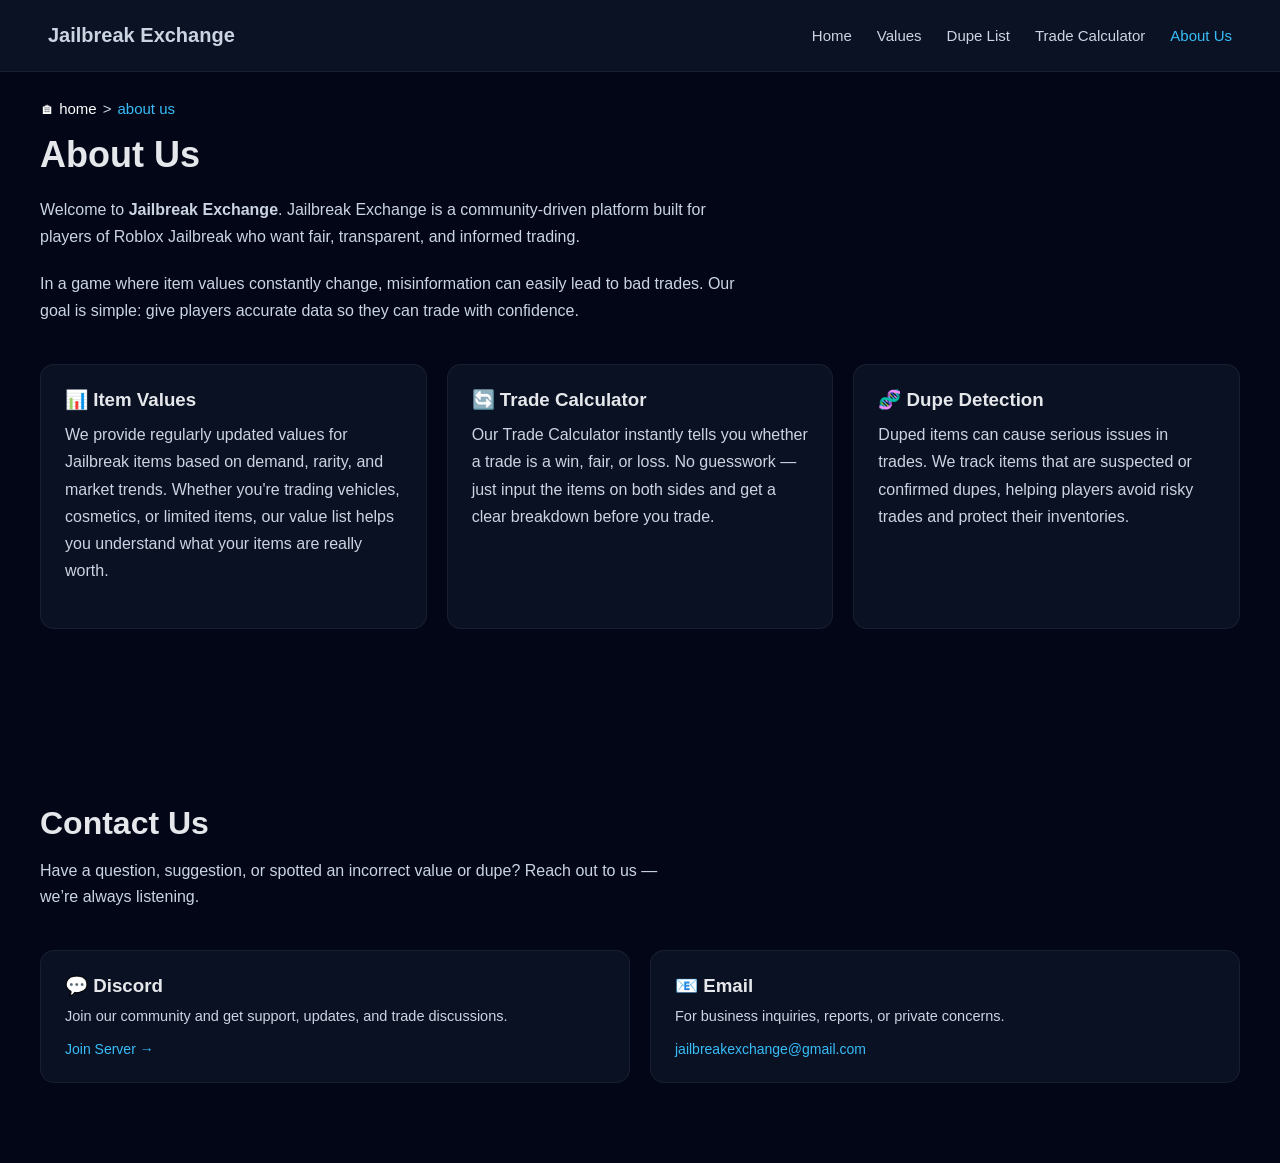
==== AboutUs.html @ 18bf56eb "Initial commit: Jailbreak Exchange site Add complete static site for Jailbreak Exchange including ho" ====
<!DOCTYPE html>
<html lang="en">
<head>
    <meta charset="UTF-8" />
    <meta name="viewport" content="width=device-width, initial-scale=1.0"/>
    <title>About Us</title>
    <link rel="stylesheet" href="style.css">
</head>
<body>

    <nav class="navbar">
        <div class="logo"><a href="index.html">Jailbreak Exchange</a></div>
        <ul class="nav-links">
        <li><a href="index.html">Home</a></li>
        <li><a href="ValueList.html">Values</a></li>
        <li><a href="DupeList.html">Dupe List</a></li>
        <li><a href="Calculator.html">Trade Calculator</a></li>
        <li><a href="AboutUs.html" class="active">About Us</a></li>
        </ul>
    </nav>

    <section class="about">
        <div class="linkHome">
            <p><a href="index.html">🏠︎ home</a></p>
            <p class="au">about us</p>
        </div>
        <h1>About Us</h1>
        <p>
        Welcome to <strong>Jailbreak Exchange</strong>.  
        Jailbreak Exchange is a community-driven platform built for players of Roblox Jailbreak who want fair, transparent, and informed trading.
        </p>

        <p>
        In a game where item values constantly change, misinformation can easily lead to bad trades. Our goal is simple: give players accurate data so they can trade with confidence.
        </p>

        <div class="about-cards">
        <div class="card">
            <h3>📊 Item Values</h3>
            <p>We provide regularly updated values for Jailbreak items based on demand, rarity, and market trends. Whether you're trading vehicles, cosmetics, or limited items, our value list helps you understand what your items are really worth.</p>
        </div>

        <div class="card">
            <h3>🔄 Trade Calculator</h3>
            <p>Our Trade Calculator instantly tells you whether a trade is a win, fair, or loss. No guesswork — just input the items on both sides and get a clear breakdown before you trade.</p>
        </div>

        <div class="card">
            <h3>🧬 Dupe Detection</h3>
            <p>Duped items can cause serious issues in trades. We track items that are suspected or confirmed dupes, helping players avoid risky trades and protect their inventories.</p>
        </div>
        </div>
    </section>
<!-- Contact Us Section -->
    <section class="contact">
        <h2>Contact Us</h2>
        <p>
            Have a question, suggestion, or spotted an incorrect value or dupe?
            Reach out to us — we’re always listening.
        </p>

        <div class="contact-cards">
            <a href="https://discord.gg/u7ucGJjtGU" target="_blank" class="contact-card">
            <h3>💬 Discord</h3>
            <p>Join our community and get support, updates, and trade discussions.</p>
            <span>Join Server →</span>
            </a>

            <a href="mailto:jailbreakexchange@gmail.com" class="contact-card">
            <h3>📧 Email</h3>
            <p>For business inquiries, reports, or private concerns.</p>
            <span>jailbreakexchange@gmail.com</span>
            </a>
        </div>
    </section>


</body>
</html>
---- style.css ----
/* =======================
   GLOBAL BASE
======================= */
body {
  padding-top: 0px; /* exactly navbar height */
  background-color: #020617;
}

* {
  margin: 0;
  padding: 0;
  box-sizing: border-box;
  font-family: Arial, sans-serif;
}

/* =======================
   NAVBAR
======================= */
.navbar {
  position: fixed;
  top: 0;
  width: 100%;
  height: 72px;
  background: rgba(15, 23, 42, 0.75);
  backdrop-filter: blur(10px);
  -webkit-backdrop-filter: blur(10px);
  display: flex;
  align-items: center;
  justify-content: space-between;
  padding: 0 48px;
  z-index: 1000;
  border-bottom: 1px solid rgba(255, 255, 255, 0.06);
}

.logo {
  color: #fff;
  font-size: 20px;
  font-weight: bold;
}

.logo a {
  color: #cbd5e1;
  text-decoration: none;
}

.logo a:hover {
  text-decoration: none;
}

.nav-links {
  list-style: none;
  display: flex;
  gap: 25px;
}

.nav-links a {
  color: #cbd5e1;
  text-decoration: none;
  font-size: 15px;
  transition: color 0.3s;
}

.nav-links a:hover {
  color: #38bdf8;
  text-decoration: none;
}

.nav-links a.active {
  color: #38bdf8;
}

/* =======================
GENERIC CONTENT
======================= */
.content {
  margin-top: 96px;
  height: 1vh;  
  padding: 96px;
  background: #020617;
  color: white;
}

/* =======================
  ABOUT PAGE
======================= */
.about {
  padding: 96px 40px;
  color: #e5e7eb;
  background: #020617;
}

.about .linkHome {
  display: flex;
  font-size: 15px;
  color: #94a3b8;
  margin-bottom: 12px;
}

.about .linkHome .au {
  color: #38bdf8;
}

.about .linkHome a {
  text-decoration: none;
  color: white;
}

.about h1 {
  font-size: 36px;
  margin-bottom: 20px;
}

.about p {
  max-width: 700px;
  line-height: 1.7;
  color: #cbd5e1;
  margin-bottom: 20px;
}

.about-cards {
  margin-top: 40px;
  display: grid;
  grid-template-columns: repeat(auto-fit, minmax(220px, 1fr));
  gap: 20px;
}

.card {
  background: rgba(15, 23, 42, 0.7);
  padding: 24px;
  border-radius: 14px;
  border: 1px solid rgba(255, 255, 255, 0.06);
}

.card h3 {
  margin-bottom: 10px;
}

/* =======================
   CONTACT PAGE
======================= */
.contact {
  padding: 80px 40px;
  background: #020617;
  color: #e5e7eb;
  min-height: 10vh;
}

.contact h2 {
  font-size: 32px;
  margin-bottom: 16px;
}

.contact p {
  max-width: 650px;
  color: #cbd5e1;
  line-height: 1.6;
}

.contact-cards {
  margin-top: 40px;
  display: grid;
  grid-template-columns: repeat(auto-fit, minmax(260px, 1fr));
  gap: 20px;
}

.contact-card {
  text-decoration: none;
  background: rgba(15, 23, 42, 0.7);
  border: 1px solid rgba(255, 255, 255, 0.06);
  backdrop-filter: blur(8px);
  padding: 24px;
  border-radius: 14px;
  color: #e5e7eb;
  transition: transform 0.25s ease, box-shadow 0.25s ease;
}

.contact-card:hover {
  transform: translateY(-4px);
  box-shadow: 0 10px 30px rgba(56, 189, 248, 0.15);
}

.contact-card h3 {
  margin-bottom: 8px;
}

.contact-card p {
  font-size: 14.5px;
  margin-bottom: 12px;
}

.contact-card span {
  color: #38bdf8;
  font-size: 14px;
}

/* =======================
   HOME HERO
======================= */
.hero {
  position: relative;
  height: 90vh;
  background: url("imgs/HomePage.png") center/cover no-repeat;
  display: flex;
  align-items: center;
  justify-content: center;
  color: white;
}

.hero-overlay {
  position: absolute;
  inset: 0;
  background: linear-gradient(
    to bottom,
    rgba(2, 6, 23, 0.6) 0%,
    rgba(2, 6, 23, 0.75) 50%,
    rgba(2, 6, 23, 1) 100%
  );
}

.hero-content {
  position: relative;
  z-index: 1;
  text-align: center;
  max-width: 800px;
  padding: 0 20px;
}

.hero-content h1 {
  font-size: 48px;
  font-weight: 700;
  margin-bottom: 16px;
}

.hero-content p {
  font-size: 18px;
  color: #cbd5e1;
  line-height: 1.6;
}

.hero-buttons {
  margin-top: 28px;
  display: flex;
  gap: 16px;
  justify-content: center;
  flex-wrap: wrap;
}

.btn {
  padding: 12px 22px;
  border-radius: 10px;
  font-size: 15px;
  text-decoration: none;
  transition: transform 0.2s ease, background 0.2s ease;
}

.btn.primary {
  background: #6366f1;
  color: white;
}

.btn.primary:hover {
  transform: translateY(-2px);
}

.btn.secondary {
  border: 1px solid rgba(255, 255, 255, 0.25);
  color: white;
}

/* =======================
   HOME CONTENT
======================= */
.home-content {
  padding: 80px 40px;
  background: #020617;
  color: #e5e7eb;
}

.home-content h2 {
  font-size: 32px;
  margin-bottom: 12px;
}

.home-content p {
  max-width: 600px;
  color: #cbd5e1;
}

.impact-cards {
  margin-top: 40px;
  display: grid;
  grid-template-columns: repeat(auto-fit, minmax(220px, 1fr));
  gap: 20px;
}

/* =======================
   DUPED PAGE
======================= */
.main {
  background: #020617;
  color: #e2e8f0;
  padding: 40px 0;
}

.main .linkHome {
  display: flex;
  font-size: 15px;
  color: #94a3b8;
  margin-bottom: 12px;
  text-decoration: none;
}

.main .linkHome a {
  text-decoration: none;
  color: white;
}

.main .linkHome .dl {
  color: #38bdf8;
}

#name {
  font-size: 36px;
  color: #e2e8f0;
  padding: 12px 20px;
  background: #0f172a;
  border: 1px solid #1e293b;
  border-radius: 12px;
  display: inline-block;
  box-shadow: 0 5px 20px rgba(0, 0, 0, 0.35);
}

#duped {
  padding: 10px 20px;
  color: #38bdf8;
  font-weight: 600;
}

#p-duped {
  padding: 0 40px;
  color: #94a3b8;
  line-height: 1.6;
}

#search-box {
  padding: 20px 40px;
}

#searchInput {
  width: 100%;
  height: 42px;
  padding: 0 16px;
  background: #020617;
  color: #e2e8f0;
  border: 1px solid #1e293b;
  border-radius: 10px;
  font-size: 16px;
  transition: all 0.25s ease;
}

#searchInput::placeholder {
  color: #64748b;
}

#searchInput:focus {
  outline: none;
  border-color: #38bdf8;
  box-shadow: 0 0 10px rgba(56, 189, 248, 0.25);
}

/* =======================
   VALUE LIST
======================= */
.linkHome p {
  margin: 0;
}

.linkHome p:not(:last-child)::after {
  content: ">";
  margin: 0 6px;
}

.value .linkHome {
  display: flex;
  font-size: 15px;
  color: #94a3b8;
  margin-bottom: 12px;
}

.value .linkHome a {
  text-decoration: none;
  color: white;
}

.value .linkHome .vl {
  color: #38bdf8;
}

.value {
  padding-top: 50px;
  background-color: #020617;
}

.sections {
  display: grid;
  grid-template-columns: repeat(3, 1fr);
  gap: 16px;
  margin-top: 20px;
}

.value .title {
  padding: 8px 12px;
  background-color: #0f172a;
  color: #e2e8f0;
  border-radius: 6px;
  display: inline-block;
  font-weight: bold;
  width: 50%;
  border: 1px solid #1e293b;
}

/* =======================
   VALUE ITEMS GRID
======================= */
.item {
  padding: 16px;
  text-align: center;
  border-radius: 12px;
  background: #020617;
  color: #cbd5e1;
  cursor: pointer;
  transition: all 0.3s ease;
  border: 1px solid #1e293b;
}

.item:hover {
  transform: translateY(-4px);
  border-color: #38bdf8;
  color: #38bdf8;
}

.item.car { color: #38bdf8; }
.item.weapon { color: #facc15; }
.item.spo { color: #f43f5e; }
.item.text { color: #34d399; }
.item.hyperchromes { color: #a78bfa; }
.item.rims { color: #60a5fa; }
.item.tire { color: #fb923c; }
.item.furniture { color: #4ade80; }
.item.horns { color: #e879f9; }
.item.drifts { color: #f97316; }

/* =======================
   VALUES PAGE
======================= */
.values-page {
  padding-top: 96px;
  background: #020617;
}

.values-header {
  text-align: center;
  padding: 80px 20px 40px;
}

.values-header h1 {
  color: #f8fafc;
  font-size: 36px;
  margin-bottom: 12px;
}

.values-header p {
  max-width: 600px;
  margin: auto;
  color: #cbd5e1;
  line-height: 1.6;
}

.values-container {
  max-width: 1300px;
  margin: auto;
  padding: 20px;
}

.values-grid {
  display: grid;
  grid-template-columns: repeat(auto-fill, minmax(260px, 1fr));
  gap: 24px;
}

.value-card {
  background: rgba(15, 23, 42, 0.85);
  border: 2px solid;
  border-radius: 18px;
  padding: 18px;
  transition: transform 0.25s ease, box-shadow 0.25s ease;
}

.value-card:hover {
  transform: translateY(-6px);
  box-shadow: 0 14px 40px rgba(0, 0, 0, 0.45);
}

.value-card img {
  width: 100%;
  height: 160px;
  object-fit: cover;
  border-radius: 10px;
  margin-bottom: 12px;
}

.value-card h3 {
  font-size: 18px;
  margin-bottom: 8px;
  color: #f8fafc;
}

.category-badge {
  display: inline-block;
  padding: 4px 10px;
  border-radius: 999px;
  font-size: 12px;
  background: rgba(233, 30, 99, 0.15);
  color: #f472b6;
  margin-bottom: 10px;
}

.value-row {
  display: flex;
  justify-content: space-between;
  background: rgba(2, 6, 23, 0.6);
  padding: 8px 12px;
  border-radius: 10px;
  margin-top: 8px;
  font-size: 14px;
}

.value-row span {
  color: #93c5fd;
}

.value-row strong {
  color: #93c5fd;
}

.last-updated {
  margin-top: 10px;
  font-size: 12px;
  color: #9ca3af;
}

.updated {
  margin-top: 12px;
  font-size: 12px;
  color: #94a3b8;
}

/* =======================
   FILTER BAR
======================= */
.filter-bar {
  display: flex;
  flex-wrap: wrap;
  gap: 10px;
  justify-content: center;
  margin: 0 auto 40px;
}

.category-filters {
  display: flex;
  flex-wrap: wrap;
  gap: 12px;
  justify-content: center;
  margin: 30px auto 10px;
}

.filter-btn {
  padding: 10px 18px;
  border-radius: 999px;
  background: rgba(15, 23, 42, 0.8);
  border: 1px solid rgba(255, 255, 255, 0.08);
  color: #cbd5e1;
  font-weight: 600;
  font-size: 13.5px;
  cursor: pointer;
  transition: transform 0.15s ease, background 0.2s ease, color 0.2s ease;
}

.filter-btn:hover {
  transform: translateY(-1px);
  background: rgba(56, 189, 248, 0.15);
  color: #fff;
}

.filter-btn.active {
  background: var(--cat, #3b82f6);
  color: #020617;
}

/* =======================
   CATEGORY COLORS
======================= */
.category-badge.vehicle {
  background: rgba(56, 189, 248, 0.15);
  color: #7dd3fc;
}

.category-badge.hyperchrome {
  background: rgba(236, 72, 153, 0.15);
  color: #f472b6;
}

.category-badge.furniture {
  background: rgba(251, 146, 60, 0.15);
  color: #fdba74;
}

.category-badge.rim {
  background: rgba(168, 85, 247, 0.15);
  color: #c084fc;
}

.category-badge.texture {
  background: rgba(34, 197, 94, 0.15);
  color: #86efac;
}

.category-badge.spoiler {
  background: rgba(250, 204, 21, 0.15);
  color: #fde047;
}

.category-badge.other {
  background: rgba(148, 163, 184, 0.15);
  color: #cbd5e1;
}

/* =======================
   PAGINATION
======================= */
.pagination {
  display: flex;
  justify-content: center;
  gap: 16px;
  margin: 40px 0;
}

.pagination button {
  background: #0f172a;
  border: 1px solid #334155;
  color: #e5e7eb;
  padding: 8px 14px;
  border-radius: 10px;
  cursor: pointer;
}

.pagination button:disabled {
  opacity: 0.4;
  cursor: not-allowed;
}

/* =======================
   SEARCH INPUT
======================= */

#searchInput {
  display: block;
  margin: 16px auto 28px;
  padding: 10px 14px;
  width: 40%;
  border-radius: 12px;

  background: rgba(15, 23, 42, 0.75);
  backdrop-filter: blur(8px);

  border: 1px solid rgba(255,255,255,0.08);
  color: #e5e7eb;
  font-size: 14px;

  outline: none;
  caret-color: #38bdf8;
}

#searchInput::placeholder {
  color: #94a3b8;
}

#searchInput:focus {
  border-color: #38bdf8;
  box-shadow: 0 0 0 2px rgba(56,189,248,0.2);
}

/* =======================
   TRADE CALCULATOR
======================= */

.calculator-page {
  padding-top: 96px;
  background: #020617;
}

.calc-actions {
  display: flex;
  justify-content: center;
  gap: 16px;
  margin: 20px 0 40px;
}

.calc-actions button {
  padding: 10px 18px;
  border-radius: 10px;
  border: 1px solid #334155;
  background: #0f172a;
  color: #e5e7eb;
  cursor: pointer;
}

.calc-actions .danger {
  background: #7f1d1d;
  border-color: #ef4444;
}

.trade-container {
  display: grid;
  grid-template-columns: 1fr 1fr;
  gap: 24px;
  max-width: 1200px;
  margin: auto;
  padding: 0 20px;
}

.trade-side {
  background: rgba(15, 23, 42, 0.85);
  border-radius: 18px;
  padding: 16px;
  min-height: 300px;
}

.trade-side.offering { border: 2px solid #22c55e; }
.trade-side.requesting { border: 2px solid #ef4444; }

.trade-items {
  display: grid;
  gap: 12px;
  margin-top: 12px;
}

.trade-item {
  background: #020617;
  border: 1px solid #1e293b;
  border-radius: 12px;
  padding: 10px;
}

.trade-item h4 {
  margin-bottom: 6px;
  font-size: 14px;
}

.trade-item .controls {
  display: flex;
  gap: 8px;
  margin-top: 6px;
}

.trade-item button {
  font-size: 12px;
  padding: 4px 8px;
  border-radius: 8px;
  border: none;
  cursor: pointer;
}

.trade-item .clean { background: #14532d; color: #bbf7d0; }
.trade-item .duped { background: #7f1d1d; color: #fecaca; }
.trade-item .remove { background: #1e293b; color: #e5e7eb; }

.trade-total {
  margin-top: 12px;
  font-size: 14px;
  color: #cbd5e1;
}

.trade-difference {
  text-align: center;
  margin: 30px 0;
  font-size: 18px;
  font-weight: 600;
}

/* =======================
   CALCULATOR ITEM BROWSER CARDS
======================= */

.calc-item-card {
  background: rgba(15, 23, 42, 0.85);
  border: 1px solid rgba(255,255,255,0.08);
  border-radius: 16px;
  padding: 16px;
  transition: transform 0.2s ease, box-shadow 0.2s ease;
}

.calc-item-card:hover {
  transform: translateY(-4px);
  box-shadow: 0 12px 30px rgba(0,0,0,0.4);
}

.calc-item-title {
  font-size: 16px;
  font-weight: 600;
  color: #f8fafc;
  margin-bottom: 6px;
}

.calc-category {
  display: inline-block;
  font-size: 11.5px;
  padding: 4px 10px;
  border-radius: 999px;
  margin-bottom: 10px;
  font-weight: 600;
}

.calc-values {
  display: grid;
  gap: 6px;
  margin-bottom: 10px;
}

.calc-row {
  display: flex;
  justify-content: space-between;
  font-size: 13.5px;
  color: #cbd5e1;
}

.calc-row strong {
  color: #e5e7eb;
  font-weight: 600;
}

.demand-pill {
  display: inline-block;
  font-size: 12px;
  padding: 4px 10px;
  border-radius: 999px;
  font-weight: 600;
}

.demand-high { background: rgba(34,197,94,0.2); color: #4ade80; }
.demand-decent { background: rgba(56,189,248,0.2); color: #7dd3fc; }
.demand-medium { background: rgba(250,204,21,0.2); color: #fde047; }
.demand-low { background: rgba(239,68,68,0.2); color: #fca5a5; }
.demand-verylow { background: rgba(127,29,29,0.3); color: #fecaca; }

.calc-actions-row {
  display: flex;
  gap: 8px;
  margin-top: 12px;
}

.calc-actions-row button {
  flex: 1;
  padding: 8px 10px;
  border-radius: 10px;
  border: none;
  font-size: 13px;
  font-weight: 600;
  cursor: pointer;
}

.calc-offer {
  background: #14532d;
  color: #bbf7d0;
}

.calc-request {
  background: #7f1d1d;
  color: #fecaca;
}

/* =======================
  SCROLLABLE ITEM BROWSER
======================= */

.item-browser {
  max-width: 1300px;
  margin: 0 auto;

  height: 720px;                 /* adjust if you want */
  overflow-y: auto;

  padding-right: 6px;            /* space for scrollbar */
}

/* smoother scrolling */
.item-browser {
  scroll-behavior: smooth;
}

/* custom scrollbar (optional but clean) */
.item-browser::-webkit-scrollbar {
  width: 8px;
}

.item-browser::-webkit-scrollbar-track {
  background: rgba(15, 23, 42, 0.6);
  border-radius: 10px;
}

.item-browser::-webkit-scrollbar-thumb {
  background: rgba(56, 189, 248, 0.35);
  border-radius: 10px;
}

.item-browser::-webkit-scrollbar-thumb:hover {
  background: rgba(56, 189, 248, 0.6);
}

.calculator-page {
  min-height: 100vh;
  overflow: hidden;
}

/* =======================
   CALCULATOR HEADER
======================= */

.calc-header {
  text-align: center;
  margin-bottom: 40px;
  padding: 0 20px;
}

.calc-header h1 {
  font-size: 36px;
  font-weight: 700;
  color: #f8fafc;
  margin-bottom: 10px;
}

.calc-header p {
  max-width: 720px;
  margin: auto;
  font-size: 16px;
  line-height: 1.6;
  color: #cbd5e1;
}

/* =======================
   TRADE BALANCE BAR
======================= */

.trade-balance-bar {
  max-width: 900px;
  margin: 0 auto 24px;
  padding: 0 20px;
}

.trade-balance-track {
  position: relative;
  height: 12px;
  border-radius: 999px;
  background: linear-gradient(90deg, #22c55e, #f59e0b, #ef4444, #7f1d1d);
  box-shadow: inset 0 0 0 1px rgba(255, 255, 255, 0.08);
}

.trade-balance-marker {
  position: absolute;
  top: 50%;
  left: var(--pos, 50%);
  width: 18px;
  height: 18px;
  border-radius: 999px;
  transform: translate(-50%, -50%);
  background: #7f1d1d;
  border: 2px solid rgba(2, 6, 23, 0.9);
  transition: left 0.25s ease, background 0.25s ease, box-shadow 0.25s ease;
}

/* =======================
   TRADE PANELS READABILITY
======================= */

.trade-side {
  background: linear-gradient(
    180deg,
    rgba(15, 23, 42, 0.95),
    rgba(2, 6, 23, 0.95)
  );
}

.trade-side h2 {
  font-size: 22px;
  font-weight: 700;
  color: #f1f5f9;
  margin-bottom: 10px;
}

.trade-total {
  margin-top: 14px;
  padding-top: 10px;
  border-top: 1px solid rgba(255,255,255,0.08);
  font-size: 15px;
  font-weight: 600;
  color: #e5e7eb;
}

/* =======================
   EMPTY STATE (VERY IMPORTANT)
======================= */



/* =======================
   DIFFERENCE VISIBILITY
======================= */

.trade-difference {
  margin: 30px 0 20px;
  font-size: 20px;
  font-weight: 700;
  color: #e5e7eb;
}
.calc-actions button {
  font-weight: 600;
  letter-spacing: 0.3px;
}

.calc-actions button:hover {
  transform: translateY(-1px);
}

/* =======================
   TRADE ITEM READABILITY FIX
======================= */

.trade-item {
  background: rgba(2, 6, 23, 0.9);
  border: 1px solid rgba(255,255,255,0.08);
  border-radius: 14px;
  padding: 12px;

  display: flex;
  flex-direction: column;
  gap: 6px;

  min-height: 105px;
}

/* Item name */
.trade-item h4 {
  color: #f8fafc;
  font-size: 15px;
  font-weight: 600;
  margin-bottom: 6px;
}

/* Item value number */
.trade-item > div:nth-child(2) {
  color: #7dd3fc;              /* readable cyan */
  font-size: 16px;
  font-weight: 700;
  margin-bottom: 8px;
}

/* REMOVE any highlight backgrounds if present */
.trade-item span,
.trade-item strong {
  background: none !important;
}
/* =======================
   TOTAL VALUE BAR
======================= */

.trade-total {
  background: rgba(15, 23, 42, 0.9);
  padding: 12px 14px;
  border-radius: 12px;
  margin-top: 14px;

  color: #e5e7eb;
  font-size: 15px;
  font-weight: 700;
}

.trade-side.offering .trade-total {
  border-left: 4px solid #22c55e;
}

.trade-side.requesting .trade-total {
  border-left: 4px solid #ef4444;
}

.trade-item .clean {
  background: #166534;
  color: #dcfce7;
}

.trade-item .duped {
  background: #7f1d1d;
  color: #fee2e2;
}

.trade-item button {
  font-weight: 600;
}

.trade-difference {
  color: #f8fafc;
  font-size: 20px;
  font-weight: 800;
}

/* =======================
   TRADE ITEMS GRID LAYOUT
======================= */

.trade-items {
  display: grid;
  grid-template-columns: repeat(4, 1fr); /* 4 boxes per row */
  gap: 14px;

  max-height: 330px;   /* ~3 rows */
  overflow-y: auto;

  padding-right: 6px;
}

/* Scrollbar for trade panels */
.trade-items::-webkit-scrollbar {
  width: 6px;
}

.trade-items::-webkit-scrollbar-thumb {
  background: rgba(148,163,184,0.35);
  border-radius: 10px;
}

/* =======================
   TRADE ITEM BOX STYLE
======================= */

/* =======================
   TRADE ITEMS – VERTICAL ONLY
======================= */

.trade-items {
  display: grid;
  grid-template-columns: repeat(3, minmax(0, 1fr)); /* 4 boxes per row */
  gap: 14px;

  max-height: 320px;          /* ~2–3 rows */
  overflow-y: auto;           /* vertical scroll */
  overflow-x: hidden;         /* 🚫 no horizontal scroll */

  padding-right: 6px;
}

/* Item name */
.trade-item h4 {
  font-size: 14px;
  font-weight: 600;
  color: #f8fafc;
  margin-bottom: 4px;
  line-height: 1.25;
}

/* Item value */
.trade-item .item-value {
  color: #7dd3fc;
  font-size: 15px;
  font-weight: 700;
  margin-bottom: 8px;
}

/* Buttons row */
.trade-item .controls {
  display: flex;
  gap: 6px;
  margin-top: auto;
}

.trade-item .controls button {
  flex: 1;
  padding: 4px 6px;
  font-size: 11.5px;
  border-radius: 8px;
}
.trade-total {
  position: sticky;
  bottom: 0;
  z-index: 5;
}

.trade-item h4 {
  flex: 1;
  font-size: 14.5px;
  font-weight: 600;
  color: #f8fafc;
  margin: 0;
}

.trade-item .item-value {
  font-size: 15px;
  font-weight: 700;
  color: #7dd3fc;
  white-space: nowrap;
}

.trade-item .controls {
  display: flex;
  gap: 6px;
}
/* =======================
   DISABLE TEXT SELECTION IN TRADE
======================= */

.trade-side,
.trade-side * {
  user-select: none;
  -webkit-user-select: none;
  -ms-user-select: none;
}
.trade-items::-webkit-scrollbar {
  width: 6px;
}

.trade-items::-webkit-scrollbar-thumb {
  background: rgba(148,163,184,0.35);
  border-radius: 10px;
}

.trade-item h4 {
  font-size: 13.5px;
  font-weight: 600;
  color: #f8fafc;
  line-height: 1.25;
}

.trade-item .item-value {
  font-size: 14.5px;
  font-weight: 700;
  color: #7dd3fc;
}

.trade-item .controls {
  display: flex;
  gap: 6px;
  margin-top: auto;
}

.trade-item .controls button {
  flex: 1;
  font-size: 11px;
  padding: 4px 6px;
  border-radius: 8px;
}
.calc-item-card {

  user-select: none;
  -webkit-user-select: none;
  -ms-user-select: none;
}
/* =======================
   CLICK-TO-REMOVE UX
======================= */

.trade-item {
  cursor: pointer;
  transition: transform 0.15s ease, box-shadow 0.15s ease;
}

.trade-item:hover {
  transform: translateY(-2px);
  box-shadow: 0 8px 24px rgba(116, 37, 37, 0.45);
}

/* Buttons stay clickable */
.trade-item .controls button {
  cursor: pointer;
}
/* =======================
   EMPTY TRADE STATE (SINGLE BOX)
======================= */

.trade-items-wrapper {
  position: relative;
  min-height: 220px;
}

.trade-empty {
  position: absolute;
  inset: 0;

  border: 2px dashed rgba(255,255,255,0.14);
  border-radius: 16px;

  display: flex;
  flex-direction: column;
  align-items: center;
  justify-content: center;
  gap: 6px;

  cursor: pointer;
  transition: border-color 0.2s ease, background 0.2s ease;
}

.trade-empty:hover {
  border-color: #38bdf8;
  background: rgba(56,189,248,0.06);
}

.trade-empty .plus {
  font-size: 42px;
  font-weight: 700;
  color: #38bdf8;
}

.trade-empty .text {
  font-size: 14px;
  color: #94a3b8;
}

/* Hide empty box when items exist */
.trade-items:not(:empty) + .trade-empty,
.trade-items:not(:empty) ~ .trade-empty {
  display: none;
}
/* Hide empty state when items exist */
.trade-items-wrapper.has-items .trade-empty {
  display: none;
}

/* =======================
   MICRO-ANIMATIONS
======================= */

/* --- Item add / remove --- */
.trade-item {
  animation: itemEnter 160ms ease-out;
}

@keyframes itemEnter {
  from {
    opacity: 0;
    transform: scale(0.96);
  }
  to {
    opacity: 1;
    transform: scale(1);
  }
}

.trade-item.removing {
  animation: itemExit 140ms ease-in forwards;
}

@keyframes itemExit {
  from {
    opacity: 1;
    transform: scale(1);
  }
  to {
    opacity: 0;
    transform: scale(0.96);
  }
}

/* --- Empty box fade --- */
.trade-empty {
  opacity: 1;
  transition: opacity 180ms ease;
}

.trade-items-wrapper.has-items .trade-empty {
  opacity: 0;
  pointer-events: none;
}

/* --- Difference pulse --- */
.trade-difference.pulse {
  animation: diffPulse 200ms ease-out;
}

@keyframes diffPulse {
  0% {
    transform: scale(1);
  }
  50% {
    transform: scale(1.06);
  }
  100% {
    transform: scale(1);
  }
}

/* =======================
   DEMAND BADGE (Value List)
   Used via demandBadge() in ValueList.js
======================= */
.demand-badge {
  display: inline-block;
  padding: 3px 10px;
  border-radius: 999px;
  font-size: 11.5px;
  font-weight: 600;
  letter-spacing: 0.2px;
  line-height: 1.6;
}

.demand-badge.d-high    { background: rgba(34,197,94,0.18);  color: #4ade80; }
.demand-badge.d-decent  { background: rgba(56,189,248,0.18); color: #7dd3fc; }
.demand-badge.d-medium  { background: rgba(250,204,21,0.18); color: #fde047; }
.demand-badge.d-low     { background: rgba(239,68,68,0.18);  color: #fca5a5; }
.demand-badge.d-verylow { background: rgba(127,29,29,0.28);  color: #fecaca; }
.demand-badge.d-unknown { background: rgba(100,116,139,0.15);color: #64748b; }

/* Make value-row flex align demand badge nicely */
.value-row {
  align-items: center;
}

/* ===============================================
   ITEM DETAIL PAGE
=============================================== */


/* ═══════════════════════════════════════════════════════
   CLICKABLE LIST CARDS
═══════════════════════════════════════════════════════ */
.clickable-card {
  cursor: pointer;
}

.clickable-card:hover {
  transform: translateY(-6px);
  box-shadow: 0 16px 40px rgba(0,0,0,0.5);
}

.card-footer-hint {
  display: flex;
  justify-content: space-between;
  align-items: center;
  margin-top: 14px;
  padding-top: 10px;
  border-top: 1px solid rgba(255,255,255,0.05);
  font-size: 12.5px;
  color: #38bdf8;
  font-weight: 600;
}

.hint-arrow {
  transition: transform 0.2s ease;
}

.clickable-card:hover .hint-arrow {
  transform: translateX(4px);
}

/* ═══════════════════════════════════════════════════════
  ITEM DETAIL PAGE
═══════════════════════════════════════════════════════ */
.item-detail-page {
  max-width: 1100px;
  margin: 0 auto;
  padding: 96px 24px 80px;
}

/* ── Breadcrumb ── */
.detail-breadcrumb {
  display: flex;
  align-items: center;
  gap: 8px;
  font-size: 13.5px;
  margin-bottom: 28px;
  flex-wrap: wrap;
}

.bc-back {
  color: #38bdf8;
  text-decoration: none;
  font-weight: 600;
  transition: opacity 0.2s;
}
.bc-back:hover { opacity: 0.7; }
.bc-sep     { color: #1e293b; }
.bc-cat     { font-weight: 600; }
.bc-current { color: #64748b; }

/* ── Hero card ── */
.detail-hero {
  position: relative;
  background: #0b1120;
  border: 1px solid rgba(255,255,255,0.07);
  border-radius: 20px;
  padding: 36px;
  overflow: hidden;
  margin-bottom: 20px;
}

.detail-hero-glow {
  position: absolute;
  inset: 0;
  pointer-events: none;
  z-index: 0;
}

.detail-hero-inner {
  position: relative;
  z-index: 1;
  display: grid;
  grid-template-columns: 1fr 1fr;
  gap: 48px;
  align-items: start;
}

@media (max-width: 760px) {
  .detail-hero-inner { grid-template-columns: 1fr; gap: 32px; }
  .item-detail-page  { padding: 80px 16px 60px; }
}

/* ── Item title block ── */
.detail-category-badge {
  display: inline-block;
  padding: 4px 13px;
  border-radius: 999px;
  font-size: 12px;
  font-weight: 700;
  letter-spacing: 0.4px;
  margin-bottom: 12px;
}

.detail-name {
  font-size: 32px;
  font-weight: 800;
  color: #f8fafc;
  letter-spacing: -0.5px;
  line-height: 1.15;
  margin-bottom: 14px;
}

.detail-meta-row {
  display: flex;
  align-items: center;
  gap: 10px;
  flex-wrap: wrap;
  margin-bottom: 28px;
}

.detail-updated {
  font-size: 12px;
  color: #475569;
}

/* ── Stat cards ── */
.detail-stats-grid {
  display: flex;
  gap: 12px;
  flex-wrap: wrap;
}

.detail-stat-card {
  background: rgba(255,255,255,0.04);
  border: 1px solid rgba(255,255,255,0.07);
  border-radius: 14px;
  padding: 16px 18px;
  min-width: 120px;
  flex: 1;
  transition: border-color 0.2s;
}

.detail-stat-card:hover {
  border-color: rgba(255,255,255,0.14);
}

.detail-stat-card.stat-na {
  opacity: 0.4;
}

.stat-label {
  font-size: 11px;
  color: #64748b;
  text-transform: uppercase;
  letter-spacing: 0.7px;
  font-weight: 700;
  margin-bottom: 6px;
}

.stat-value {
  font-size: 20px;
  font-weight: 800;
  color: #f1f5f9;
  letter-spacing: -0.3px;
  line-height: 1.15;
}

.stat-sub {
  font-size: 11.5px;
  color: #475569;
  margin-top: 4px;
}

.stat-loss-val { color: #f87171; }

/* ── Value bar chart ── */
.detail-bar-section {
  padding-top: 6px;
}

.detail-bar-title {
  font-size: 11.5px;
  font-weight: 700;
  color: #475569;
  text-transform: uppercase;
  letter-spacing: 0.7px;
  margin-bottom: 22px;
}

.detail-bars {
  display: flex;
  flex-direction: column;
  gap: 22px;
}

.bar-row {
  display: grid;
  grid-template-columns: 52px 1fr 100px;
  align-items: center;
  gap: 14px;
}

.bar-label {
  font-size: 12.5px;
  color: #94a3b8;
  font-weight: 600;
  text-align: right;
}

.bar-track {
  height: 10px;
  background: rgba(255,255,255,0.06);
  border-radius: 999px;
  overflow: hidden;
}

.bar-fill {
  height: 100%;
  border-radius: 999px;
  width: 0%;
  transition: width 0.75s cubic-bezier(.4,0,.2,1);
}

.duped-fill { background: #475569; }

.bar-amount {
  font-size: 12.5px;
  font-weight: 700;
  color: #cbd5e1;
  text-align: right;
  white-space: nowrap;
}

.bar-muted { color: #475569; }

/* ── Details table ── */
.detail-info-section {
  background: #0b1120;
  border: 1px solid rgba(255,255,255,0.07);
  border-radius: 16px;
  padding: 28px 32px;
  margin-bottom: 20px;
}

@media (max-width: 600px) {
  .detail-info-section { padding: 20px 18px; }
}

.section-title {
  font-size: 17px;
  font-weight: 800;
  color: #f1f5f9;
  margin-bottom: 18px;
  letter-spacing: -0.2px;
}

.detail-table {
  display: flex;
  flex-direction: column;
  gap: 6px;
}

.detail-row {
  display: flex;
  justify-content: space-between;
  align-items: center;
  padding: 12px 0px;
  border-radius: 8px;
  font-size: 14px;
  gap: 16px;
}

.detail-row:last-child { border-bottom: none; }

.detail-label {
  color: #93b4db;
  font-weight: 500;
  flex-shrink: 0;
  padding: 0 6px;
  font-size: 20px;
}

.detail-row span:last-child {
  color: #cbd5e1;
  font-weight: 600;
  text-align: right;
  padding: 0 px;
}

/* ── Similar items ── */
.detail-similar-section {
  margin-bottom: 20px;
}

.detail-similar-section .section-title {
  margin-bottom: 14px;
}

.similar-grid {
  display: grid;
  grid-template-columns: repeat(auto-fill, minmax(160px, 1fr));
  gap: 12px;
}

.similar-card {
  background: #0b1120;
  border: 1px solid;
  border-radius: 14px;
  padding: 16px;
  cursor: pointer;
  transition: transform 0.2s ease, box-shadow 0.2s ease, border-color 0.2s;
}

.similar-card:hover {
  transform: translateY(-3px);
  box-shadow: 0 10px 28px rgba(0,0,0,0.45);
}

.similar-name {
  font-size: 13.5px;
  font-weight: 700;
  color: #f1f5f9;
  margin-bottom: 6px;
  line-height: 1.3;
}

.similar-val {
  font-size: 15px;
  font-weight: 800;
  margin-bottom: 8px;
}

/* ── Back button ── */
.detail-back-footer {
  display: flex;
  justify-content: center;
  padding: 24px 0 8px;
}

.back-btn {
  background: #0f172a;
  border: 1px solid rgba(255,255,255,0.09);
  color: #94a3b8;
  padding: 10px 26px;
  border-radius: 12px;
  font-family: inherit;
  font-size: 14px;
  font-weight: 600;
  cursor: pointer;
  transition: background 0.2s, color 0.2s, border-color 0.2s;
}

.back-btn:hover {
  background: rgba(56,189,248,0.08);
  color: #38bdf8;
  border-color: rgba(56,189,248,0.3);
}

/* ═══════════════════════════════════════════════════════
  VERDICT BAR
═══════════════════════════════════════════════════════ */
.verdict-bar-wrapper {
  max-width: 860px;
  margin: 0 auto 10px;
  padding: 0 24px;
  user-select: none;
}

.verdict-track {
  position: relative;
  height: 36px;
  border-radius: 12px;
  overflow: hidden;
  display: grid;
  grid-template-columns: 1fr 1fr 0.8fr 1fr 1fr;
  border: 1px solid rgba(255,255,255,0.06);
}

.verdict-zone {
  display: flex;
  align-items: center;
  justify-content: center;
  font-size: 11px;
  font-weight: 700;
  letter-spacing: 0.4px;
  text-transform: uppercase;
  opacity: 0.85;
}

.vz-big-loss { background: #450a0a; color: #fca5a5; }
.vz-loss     { background: #7f1d1d; color: #fecaca; }
.vz-fair     { background: #1e293b; color: #94a3b8; }
.vz-win      { background: #14532d; color: #bbf7d0; }
.vz-big-win  { background: #052e16; color: #4ade80; }

/* Needle */
.verdict-needle {
  position: relative;
  height: 20px;
  margin-top: 6px;
}

.verdict-needle::before {
  content: "▲";
  position: absolute;
  top: 0;
  left: var(--pos, 50%);
  transform: translateX(-50%);
  font-size: 14px;
  color: #94a3b8;
  transition: left 0.45s cubic-bezier(.4,0,.2,1), color 0.3s;
  filter: drop-shadow(0 0 4px currentColor);
}

.verdict-needle {
  --pos: 50%;
}

/* Needle color by verdict */
.verdict-needle.verdict-bigwin::before  { color: #4ade80; }
.verdict-needle.verdict-win::before     { color: #86efac; }
.verdict-needle.verdict-fair::before    { color: #94a3b8; }
.verdict-needle.verdict-loss::before    { color: #fca5a5; }
.verdict-needle.verdict-bigloss::before { color: #f87171; }

/* Verdict label */
.verdict-label {
  text-align: center;
  font-size: 15px;
  font-weight: 700;
  color: #94a3b8;
  margin-top: 4px;
  letter-spacing: 0.2px;
  transition: color 0.3s;
  min-height: 24px;
}

.verdict-label.verdict-bigwin  { color: #4ade80; }
.verdict-label.verdict-win     { color: #86efac; }
.verdict-label.verdict-fair    { color: #94a3b8; }
.verdict-label.verdict-loss    { color: #fca5a5; }
.verdict-label.verdict-bigloss { color: #f87171; }

/* ═══════════════════════════════════════════════════════
  HOARD NOTICE IN CALCULATOR
═══════════════════════════════════════════════════════ */
.hoard-notice {
  max-width: 860px;
  margin: 0 auto 12px;
  padding: 10px 18px;
  background: rgba(234,179,8,0.08);
  border: 1px solid rgba(234,179,8,0.25);
  border-radius: 10px;
  font-size: 13.5px;
  color: #fde047;
  display: flex;
  align-items: center;
  gap: 12px;
  flex-wrap: wrap;
}

.hoard-notice a {
  color: #38bdf8;
  text-decoration: none;
  font-weight: 600;
  margin-left: auto;
}

.hoard-notice a:hover { text-decoration: underline; }

/* ═══════════════════════════════════════════════════════
  SCORE BREAKDOWN ROWS
═══════════════════════════════════════════════════════ */
.score-breakdown {
  max-width: 860px;
  margin: 0 auto 20px;
  display: flex;
  flex-direction: column;
  gap: 4px;
  padding: 0 24px;
}

.breakdown-row {
  display: flex;
  justify-content: space-between;
  align-items: center;
  font-size: 13px;
  padding: 5px 14px;
  background: rgba(255,255,255,0.03);
  border-radius: 8px;
  border: 1px solid rgba(255,255,255,0.04);
}

.bd-label { color: #64748b; font-weight: 500; }
.bd-val   { font-weight: 700; font-size: 13.5px; }

/* ═══════════════════════════════════════════════════════
  HOARDED ITEM TAG IN CALCULATOR
═══════════════════════════════════════════════════════ */
.trade-item-hoarded {
  border-color: rgba(234,179,8,0.35) !important;
}

.hoard-tag {
  display: inline-block;
  font-size: 11px;
  font-weight: 700;
  color: #fde047;
  background: rgba(234,179,8,0.1);
  border-radius: 6px;
  padding: 2px 7px;
  margin-bottom: 4px;
}

.active-btn {
  opacity: 1 !important;
  outline: 1px solid rgba(255,255,255,0.25);
}

/* ═══════════════════════════════════════════════════════
  HOARD PAGE
═══════════════════════════════════════════════════════ */
.hoard-stats {
  max-width: 1340px;
  margin: 0 auto 16px;
  padding: 0 20px;
  display: flex;
  gap: 16px;
  flex-wrap: wrap;
}

.hoard-stat-card {
  background: #0b1120;
  border: 1px solid rgba(255,255,255,0.07);
  border-radius: 14px;
  padding: 18px 24px;
  min-width: 180px;
  flex: 1;
}

.hoard-demand-breakdown {
  display: flex;
  flex-wrap: wrap;
  gap: 6px;
  margin-top: 8px;
}

.hoard-section-title {
  font-size: 18px;
  font-weight: 800;
  color: #f1f5f9;
  margin-bottom: 18px;
  letter-spacing: -0.2px;
}

/* Hoard grid: wider cards than value list */
.hoard-grid {
  display: grid;
  grid-template-columns: repeat(auto-fill, minmax(280px, 1fr));
  gap: 18px;
}

.hoard-card {
  background: #0b1120;
  border: 1.5px solid;
  border-radius: 16px;
  padding: 20px;
  transition: transform 0.2s ease, box-shadow 0.2s ease;
}

.hoard-card:hover {
  transform: translateY(-3px);
  box-shadow: 0 12px 32px rgba(0,0,0,0.45);
}

.hoard-card-top {
  display: flex;
  justify-content: space-between;
  align-items: flex-start;
  margin-bottom: 12px;
}

.hoard-card-name {
  font-size: 16px;
  font-weight: 700;
  color: #f1f5f9;
  margin-bottom: 6px;
}

.hoard-remove-btn {
  background: rgba(239,68,68,0.12);
  border: 1px solid rgba(239,68,68,0.25);
  color: #f87171;
  border-radius: 8px;
  width: 28px;
  height: 28px;
  cursor: pointer;
  font-size: 13px;
  font-weight: 700;
  flex-shrink: 0;
  transition: background 0.2s;
}

.hoard-remove-btn:hover { background: rgba(239,68,68,0.25); }

.hoard-card-vals {
  display: flex;
  flex-direction: column;
  gap: 4px;
  margin-bottom: 12px;
}

.hoard-why {
  margin-top: 8px;
}

.hoard-reason-tag {
  display: inline-block;
  font-size: 12px;
  color: #fde047;
  background: rgba(234,179,8,0.08);
  border: 1px solid rgba(234,179,8,0.2);
  border-radius: 8px;
  padding: 4px 10px;
  font-weight: 600;
}

.hoard-reason-tag.hoard-reason-good {
  color: #4ade80;
  background: rgba(34,197,94,0.08);
  border-color: rgba(34,197,94,0.2);
}

/* Add to hoard button (search results) */
.hoard-toggle-btn {
  margin-top: 12px;
  width: 100%;
  padding: 9px;
  border-radius: 10px;
  border: 1px solid rgba(56,189,248,0.3);
  background: rgba(56,189,248,0.08);
  color: #38bdf8;
  font-family: inherit;
  font-size: 13.5px;
  font-weight: 700;
  cursor: pointer;
  transition: background 0.2s, border-color 0.2s;
}

.hoard-toggle-btn:hover {
  background: rgba(56,189,248,0.16);
  border-color: rgba(56,189,248,0.5);
}

.hoard-toggle-btn.hoard-active {
  background: rgba(34,197,94,0.1);
  border-color: rgba(34,197,94,0.35);
  color: #4ade80;
}

.hoard-toggle-btn.hoard-active:hover {
  background: rgba(239,68,68,0.1);
  border-color: rgba(239,68,68,0.35);
  color: #f87171;
}

/* Empty hoard state */
.hoard-empty {
  grid-column: 1 / -1;
  text-align: center;
  padding: 64px 20px;
  color: #64748b;
}

.hoard-empty-icon { font-size: 48px; margin-bottom: 16px; }
.hoard-empty p    { font-size: 16px; margin-bottom: 8px; color: #94a3b8; }
.hoard-empty-sub  { font-size: 14px !important; color: #475569 !important; max-width: 480px; margin: 0 auto !important; line-height: 1.6; }
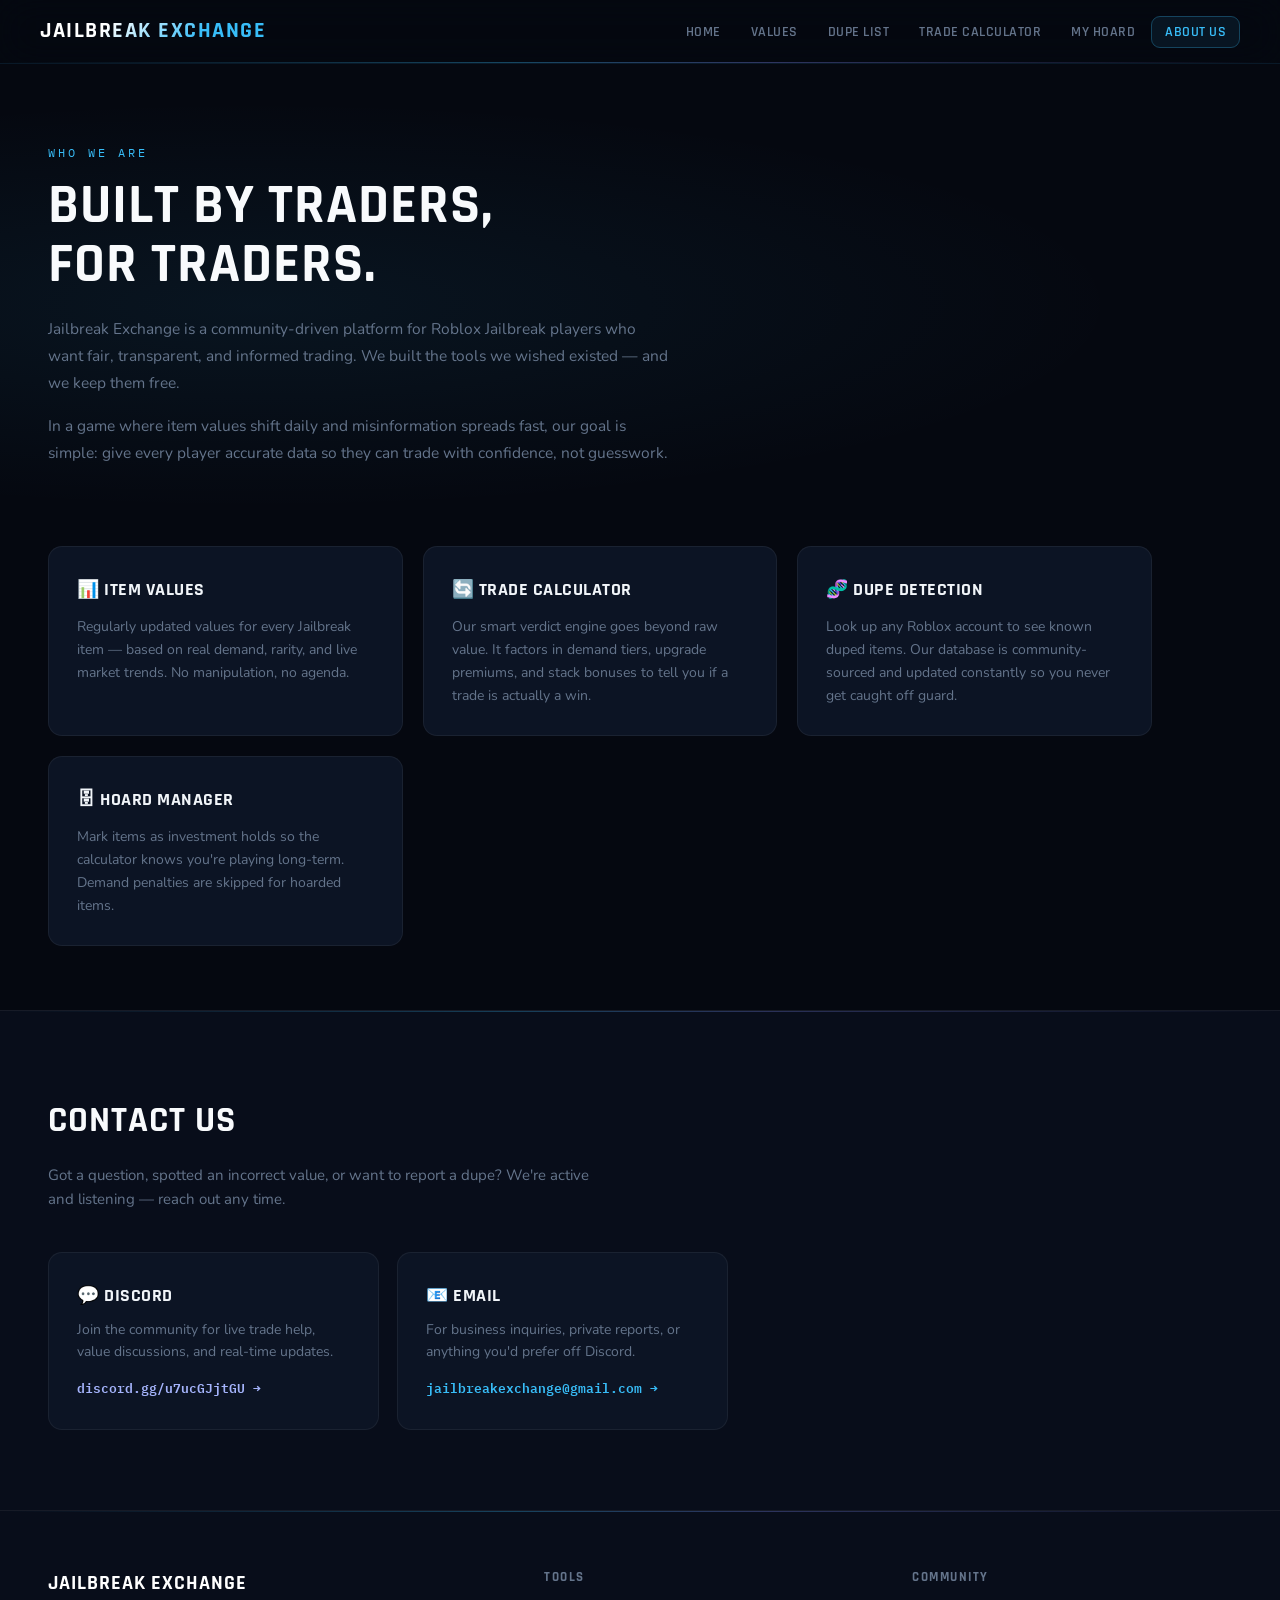
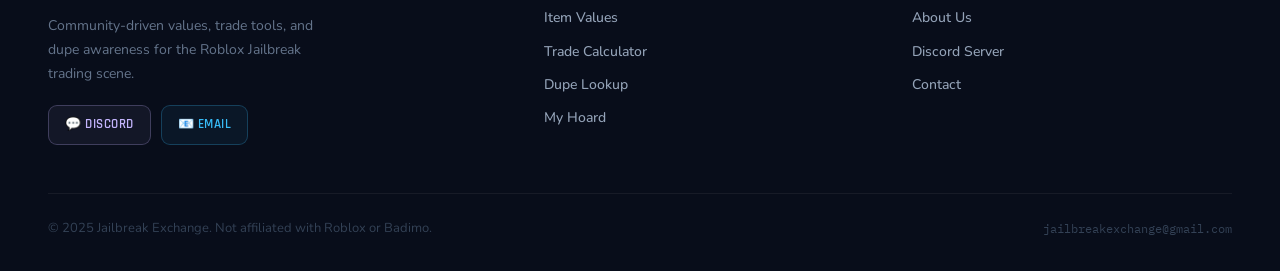
==== commit 06482e65: "Add Hoard feature and improve calculator/UI Introduce a Hoard manager (Hoard.html / Hoard.js) and wi" ====
--- a/AboutUs.html
+++ b/AboutUs.html
@@ -1,79 +1,118 @@
 <!DOCTYPE html>
 <html lang="en">
 <head>
-    <meta charset="UTF-8" />
-    <meta name="viewport" content="width=device-width, initial-scale=1.0"/>
-    <title>About Us</title>
-    <link rel="stylesheet" href="style.css">
+  <meta charset="UTF-8"/>
+  <meta name="viewport" content="width=device-width, initial-scale=1.0"/>
+  <title>About Us | Jailbreak Exchange</title>
+  <link rel="stylesheet" href="style.css">
 </head>
 <body>
 
-    <nav class="navbar">
-        <div class="logo"><a href="index.html">Jailbreak Exchange</a></div>
-        <ul class="nav-links">
-        <li><a href="index.html">Home</a></li>
-        <li><a href="ValueList.html">Values</a></li>
-        <li><a href="DupeList.html">Dupe List</a></li>
-        <li><a href="Calculator.html">Trade Calculator</a></li>
-        <li><a href="AboutUs.html" class="active">About Us</a></li>
+  <nav class="navbar">
+    <div class="logo"><a href="index.html">Jailbreak Exchange</a></div>
+    <ul class="nav-links">
+      <li><a href="index.html">Home</a></li>
+      <li><a href="ValueList.html">Values</a></li>
+      <li><a href="DupeList.html">Dupe List</a></li>
+      <li><a href="Calculator.html">Trade Calculator</a></li>
+      <li><a href="Hoard.html">My Hoard</a></li>
+      <li><a href="AboutUs.html" class="active">About Us</a></li>
+    </ul>
+  </nav>
+
+  <main class="about-page">
+
+    <div class="about-hero">
+      <span class="eyebrow">Who We Are</span>
+      <h1>Built by traders,<br>for traders.</h1>
+      <p>
+        Jailbreak Exchange is a community-driven platform for Roblox Jailbreak players
+        who want fair, transparent, and informed trading. We built the tools we wished
+        existed — and we keep them free.
+      </p>
+      <p>
+        In a game where item values shift daily and misinformation spreads fast,
+        our goal is simple: give every player accurate data so they can trade
+        with confidence, not guesswork.
+      </p>
+    </div>
+
+    <div class="about-cards">
+      <div class="card anim-1">
+        <h3>📊 Item Values</h3>
+        <p>Regularly updated values for every Jailbreak item — based on real demand, rarity, and live market trends. No manipulation, no agenda.</p>
+      </div>
+      <div class="card anim-2">
+        <h3>🔄 Trade Calculator</h3>
+        <p>Our smart verdict engine goes beyond raw value. It factors in demand tiers, upgrade premiums, and stack bonuses to tell you if a trade is actually a win.</p>
+      </div>
+      <div class="card anim-3">
+        <h3>🧬 Dupe Detection</h3>
+        <p>Look up any Roblox account to see known duped items. Our database is community-sourced and updated constantly so you never get caught off guard.</p>
+      </div>
+      <div class="card anim-4">
+        <h3>🗄 Hoard Manager</h3>
+        <p>Mark items as investment holds so the calculator knows you're playing long-term. Demand penalties are skipped for hoarded items.</p>
+      </div>
+    </div>
+
+  </main>
+
+  <!-- CONTACT SECTION -->
+  <section class="contact-section">
+    <h2>Contact Us</h2>
+    <p>
+      Got a question, spotted an incorrect value, or want to report a dupe?
+      We're active and listening — reach out any time.
+    </p>
+    <div class="contact-cards">
+      <a href="https://discord.gg/u7ucGJjtGU" target="_blank" class="contact-card discord">
+        <h3>💬 Discord</h3>
+        <p>Join the community for live trade help, value discussions, and real-time updates.</p>
+        <span class="contact-card-link">discord.gg/u7ucGJjtGU →</span>
+      </a>
+      <a href="mailto:jailbreakexchange@gmail.com" class="contact-card email-card">
+        <h3>📧 Email</h3>
+        <p>For business inquiries, private reports, or anything you'd prefer off Discord.</p>
+        <span class="contact-card-link">jailbreakexchange@gmail.com →</span>
+      </a>
+    </div>
+  </section>
+
+  <!-- FOOTER -->
+  <footer class="site-footer">
+    <div class="footer-grid">
+      <div class="footer-brand">
+        <div class="footer-logo">Jailbreak Exchange</div>
+        <p>Community-driven values, trade tools, and dupe awareness for the Roblox Jailbreak trading scene.</p>
+        <div class="footer-social">
+          <a href="https://discord.gg/u7ucGJjtGU" target="_blank" class="footer-social-btn discord">💬 Discord</a>
+          <a href="mailto:jailbreakexchange@gmail.com" class="footer-social-btn email">📧 Email</a>
+        </div>
+      </div>
+      <div class="footer-col">
+        <h4>Tools</h4>
+        <ul class="footer-links">
+          <li><a href="ValueList.html">Item Values</a></li>
+          <li><a href="Calculator.html">Trade Calculator</a></li>
+          <li><a href="DupeList.html">Dupe Lookup</a></li>
+          <li><a href="Hoard.html">My Hoard</a></li>
         </ul>
-    </nav>
-
-    <section class="about">
-        <div class="linkHome">
-            <p><a href="index.html">🏠︎ home</a></p>
-            <p class="au">about us</p>
-        </div>
-        <h1>About Us</h1>
-        <p>
-        Welcome to <strong>Jailbreak Exchange</strong>.  
-        Jailbreak Exchange is a community-driven platform built for players of Roblox Jailbreak who want fair, transparent, and informed trading.
-        </p>
-
-        <p>
-        In a game where item values constantly change, misinformation can easily lead to bad trades. Our goal is simple: give players accurate data so they can trade with confidence.
-        </p>
-
-        <div class="about-cards">
-        <div class="card">
-            <h3>📊 Item Values</h3>
-            <p>We provide regularly updated values for Jailbreak items based on demand, rarity, and market trends. Whether you're trading vehicles, cosmetics, or limited items, our value list helps you understand what your items are really worth.</p>
-        </div>
-
-        <div class="card">
-            <h3>🔄 Trade Calculator</h3>
-            <p>Our Trade Calculator instantly tells you whether a trade is a win, fair, or loss. No guesswork — just input the items on both sides and get a clear breakdown before you trade.</p>
-        </div>
-
-        <div class="card">
-            <h3>🧬 Dupe Detection</h3>
-            <p>Duped items can cause serious issues in trades. We track items that are suspected or confirmed dupes, helping players avoid risky trades and protect their inventories.</p>
-        </div>
-        </div>
-    </section>
-<!-- Contact Us Section -->
-    <section class="contact">
-        <h2>Contact Us</h2>
-        <p>
-            Have a question, suggestion, or spotted an incorrect value or dupe?
-            Reach out to us — we’re always listening.
-        </p>
-
-        <div class="contact-cards">
-            <a href="https://discord.gg/u7ucGJjtGU" target="_blank" class="contact-card">
-            <h3>💬 Discord</h3>
-            <p>Join our community and get support, updates, and trade discussions.</p>
-            <span>Join Server →</span>
-            </a>
-
-            <a href="mailto:jailbreakexchange@gmail.com" class="contact-card">
-            <h3>📧 Email</h3>
-            <p>For business inquiries, reports, or private concerns.</p>
-            <span>jailbreakexchange@gmail.com</span>
-            </a>
-        </div>
-    </section>
-
+      </div>
+      <div class="footer-col">
+        <h4>Community</h4>
+        <ul class="footer-links">
+          <li><a href="AboutUs.html">About Us</a></li>
+          <li><a href="https://discord.gg/u7ucGJjtGU" target="_blank">Discord Server</a></li>
+          <li><a href="mailto:jailbreakexchange@gmail.com">Contact</a></li>
+        </ul>
+      </div>
+    </div>
+    <div class="footer-bottom">
+      <p>© 2025 Jailbreak Exchange. Not affiliated with Roblox or Badimo.</p>
+      <span>jailbreakexchange@gmail.com</span>
+    </div>
+  </footer>
 
 </body>
 </html>
--- a/style.css
+++ b/style.css
@@ -1,2107 +1,563 @@
-/* =======================
-   GLOBAL BASE
-======================= */
-body {
-  padding-top: 0px; /* exactly navbar height */
-  background-color: #020617;
-}
-
-* {
-  margin: 0;
-  padding: 0;
-  box-sizing: border-box;
-  font-family: Arial, sans-serif;
-}
-
-/* =======================
-   NAVBAR
-======================= */
-.navbar {
-  position: fixed;
-  top: 0;
-  width: 100%;
-  height: 72px;
-  background: rgba(15, 23, 42, 0.75);
-  backdrop-filter: blur(10px);
-  -webkit-backdrop-filter: blur(10px);
-  display: flex;
-  align-items: center;
-  justify-content: space-between;
-  padding: 0 48px;
-  z-index: 1000;
-  border-bottom: 1px solid rgba(255, 255, 255, 0.06);
-}
-
-.logo {
-  color: #fff;
-  font-size: 20px;
-  font-weight: bold;
-}
-
-.logo a {
-  color: #cbd5e1;
-  text-decoration: none;
-}
-
-.logo a:hover {
-  text-decoration: none;
-}
-
-.nav-links {
-  list-style: none;
-  display: flex;
-  gap: 25px;
-}
-
-.nav-links a {
-  color: #cbd5e1;
-  text-decoration: none;
-  font-size: 15px;
-  transition: color 0.3s;
-}
-
-.nav-links a:hover {
-  color: #38bdf8;
-  text-decoration: none;
-}
-
-.nav-links a.active {
-  color: #38bdf8;
-}
-
-/* =======================
-GENERIC CONTENT
-======================= */
-.content {
-  margin-top: 96px;
-  height: 1vh;  
-  padding: 96px;
-  background: #020617;
-  color: white;
-}
-
-/* =======================
-  ABOUT PAGE
-======================= */
-.about {
-  padding: 96px 40px;
-  color: #e5e7eb;
-  background: #020617;
-}
-
-.about .linkHome {
-  display: flex;
-  font-size: 15px;
-  color: #94a3b8;
-  margin-bottom: 12px;
-}
-
-.about .linkHome .au {
-  color: #38bdf8;
-}
-
-.about .linkHome a {
-  text-decoration: none;
-  color: white;
-}
-
-.about h1 {
-  font-size: 36px;
-  margin-bottom: 20px;
-}
-
-.about p {
-  max-width: 700px;
-  line-height: 1.7;
-  color: #cbd5e1;
-  margin-bottom: 20px;
-}
-
-.about-cards {
-  margin-top: 40px;
+/* ═══════════════════════════════════════════════════════════════════════
+   JAILBREAK EXCHANGE — GLOBAL STYLESHEET v2
+   Aesthetic: Dark cyberpunk / heist — sharp geometry, neon accents,
+   mono data feel, staggered reveals
+   Fonts: Rajdhani (display) · IBM Plex Mono (data) · Nunito (body)
+═══════════════════════════════════════════════════════════════════════ */
+@import url('https://fonts.googleapis.com/css2?family=Rajdhani:wght@400;500;600;700&family=IBM+Plex+Mono:wght@400;500;600&family=Nunito:wght@400;500;600;700;800&display=swap');
+
+:root{
+  --bg:#050810;--bg-1:#080d1a;--bg-2:#0c1424;--bg-3:#101c30;
+  --border:rgba(255,255,255,0.06);--border-hi:rgba(56,189,248,0.3);
+  --text:#e2e8f0;--text-muted:#64748b;--text-dim:#334155;
+  --accent:#38bdf8;--accent2:#818cf8;
+  --green:#22c55e;--red:#ef4444;--yellow:#facc15;
+  --radius:14px;--radius-sm:9px;
+  --fd:'Rajdhani',sans-serif;
+  --fm:'IBM Plex Mono',monospace;
+  --fb:'Nunito',sans-serif;
+}
+
+*,*::before,*::after{margin:0;padding:0;box-sizing:border-box}
+html{scroll-behavior:smooth}
+body{background:var(--bg);color:var(--text);font-family:var(--fb);font-size:15px;line-height:1.65;-webkit-font-smoothing:antialiased;overflow-x:hidden}
+
+body::before{content:'';position:fixed;inset:0;background-image:linear-gradient(rgba(56,189,248,.014) 1px,transparent 1px),linear-gradient(90deg,rgba(56,189,248,.014) 1px,transparent 1px);background-size:44px 44px;pointer-events:none;z-index:0}
+
+@keyframes fadeUp{from{opacity:0;transform:translateY(20px)}to{opacity:1;transform:translateY(0)}}
+@keyframes spin{to{transform:rotate(360deg)}}
+
+.anim-1{animation:fadeUp .5s ease both}
+.anim-2{animation:fadeUp .5s .1s ease both}
+.anim-3{animation:fadeUp .5s .2s ease both}
+.anim-4{animation:fadeUp .5s .3s ease both}
+.anim-5{animation:fadeUp .5s .4s ease both}
+
+/* ── NAVBAR ── */
+.navbar{position:fixed;top:0;width:100%;height:64px;background:rgba(5,8,16,.88);backdrop-filter:blur(20px);-webkit-backdrop-filter:blur(20px);display:flex;align-items:center;justify-content:space-between;padding:0 40px;z-index:1000;border-bottom:1px solid rgba(56,189,248,.1)}
+.navbar::after{content:'';position:absolute;bottom:0;left:0;right:0;height:1px;background:linear-gradient(90deg,transparent,rgba(56,189,248,.35) 40%,rgba(129,140,248,.35) 60%,transparent)}
+.logo a{font-family:var(--fd);font-size:22px;font-weight:700;letter-spacing:1.5px;text-decoration:none;text-transform:uppercase;background:linear-gradient(135deg,#fff 30%,var(--accent) 70%);-webkit-background-clip:text;-webkit-text-fill-color:transparent;background-clip:text}
+.nav-links{list-style:none;display:flex;gap:2px;align-items:center}
+.nav-links a{color:var(--text-muted);text-decoration:none;font-family:var(--fd);font-size:13.5px;font-weight:600;letter-spacing:.5px;text-transform:uppercase;padding:6px 13px;border-radius:var(--radius-sm);border:1px solid transparent;transition:all .2s}
+.nav-links a:hover{color:var(--accent);border-color:rgba(56,189,248,.2);background:rgba(56,189,248,.06)}
+.nav-links a.active{color:var(--accent);border-color:rgba(56,189,248,.28);background:rgba(56,189,248,.08)}
+
+/* ── BUTTONS ── */
+.btn{padding:12px 28px;border-radius:var(--radius-sm);font-family:var(--fd);font-size:15px;font-weight:700;letter-spacing:1px;text-transform:uppercase;text-decoration:none;transition:transform .2s,box-shadow .2s,background .2s;border:1px solid transparent;cursor:pointer;display:inline-block}
+.btn.primary{background:var(--accent);color:var(--bg);box-shadow:0 0 20px rgba(56,189,248,.3)}
+.btn.primary:hover{transform:translateY(-2px);box-shadow:0 0 32px rgba(56,189,248,.5)}
+.btn.secondary{background:transparent;border-color:rgba(255,255,255,.2);color:#fff}
+.btn.secondary:hover{transform:translateY(-2px);border-color:rgba(56,189,248,.45);color:var(--accent);background:rgba(56,189,248,.06)}
+
+/* ── HERO ── */
+.hero{position:relative;min-height:92vh;background:url("imgs/HomePage.png") center/cover no-repeat;display:flex;align-items:center;justify-content:center;overflow:hidden}
+.hero-overlay{position:absolute;inset:0;background:linear-gradient(to bottom,rgba(5,8,16,.55) 0%,rgba(5,8,16,.78) 60%,rgba(5,8,16,1) 100%)}
+.hero::after{content:'';position:absolute;inset:0;background:repeating-linear-gradient(0deg,transparent,transparent 2px,rgba(0,0,0,.04) 2px,rgba(0,0,0,.04) 4px);pointer-events:none;z-index:1}
+.hero-content{position:relative;z-index:2;text-align:center;max-width:860px;padding:0 24px}
+.hero-eyebrow{font-family:var(--fm);font-size:12px;letter-spacing:3px;text-transform:uppercase;color:var(--accent);margin-bottom:20px;animation:fadeUp .6s ease both;display:block}
+.hero-content h1{font-family:var(--fd);font-size:clamp(48px,8vw,84px);font-weight:700;letter-spacing:2px;line-height:1;text-transform:uppercase;margin-bottom:20px;animation:fadeUp .6s .1s ease both;background:linear-gradient(180deg,#fff 40%,rgba(56,189,248,.65) 100%);-webkit-background-clip:text;-webkit-text-fill-color:transparent;background-clip:text}
+.hero-content p{font-size:17px;color:#94a3b8;max-width:520px;margin:0 auto 32px;line-height:1.7;animation:fadeUp .6s .2s ease both}
+.hero-buttons{display:flex;gap:12px;justify-content:center;flex-wrap:wrap;animation:fadeUp .6s .3s ease both}
+
+/* ── HOME STATS STRIP ── */
+.home-stats{display:flex;justify-content:center;border-top:1px solid var(--border);border-bottom:1px solid var(--border);background:var(--bg-1);position:relative;z-index:1}
+.home-stat{flex:1;max-width:220px;padding:26px 20px;text-align:center;border-right:1px solid var(--border)}
+.home-stat:last-child{border-right:none}
+.home-stat-num{font-family:var(--fm);font-size:26px;font-weight:600;color:var(--accent);line-height:1.1;margin-bottom:4px}
+.home-stat-label{font-size:11.5px;font-weight:700;text-transform:uppercase;letter-spacing:.8px;color:var(--text-muted)}
+
+/* ── HOME CONTENT ── */
+.home-content{padding:88px 48px;background:var(--bg);position:relative;z-index:1}
+.home-content h2{font-family:var(--fd);font-size:38px;font-weight:700;letter-spacing:1px;text-transform:uppercase;color:#f8fafc;margin-bottom:12px}
+.home-content>p{max-width:560px;color:var(--text-muted);font-size:16px;margin-bottom:48px}
+.impact-cards{display:grid;grid-template-columns:repeat(auto-fit,minmax(240px,1fr));gap:20px}
+
+/* ── CARDS ── */
+.card{background:var(--bg-2);border:1px solid var(--border);border-radius:var(--radius);padding:28px;transition:transform .25s,border-color .25s,box-shadow .25s;position:relative;overflow:hidden}
+.card::before{content:'';position:absolute;top:0;left:0;right:0;height:2px;background:linear-gradient(90deg,transparent,var(--accent),transparent);opacity:0;transition:opacity .3s}
+.card:hover{transform:translateY(-4px);border-color:rgba(56,189,248,.2);box-shadow:0 12px 40px rgba(0,0,0,.5)}
+.card:hover::before{opacity:1}
+.card h3{font-family:var(--fd);font-size:18px;font-weight:700;letter-spacing:.5px;text-transform:uppercase;color:#f1f5f9;margin-bottom:10px}
+.card p{color:var(--text-muted);font-size:14px;line-height:1.65}
+
+/* ── FOOTER ── */
+.site-footer{background:var(--bg-1);border-top:1px solid var(--border);padding:56px 48px 32px;position:relative;z-index:1}
+.site-footer::before{content:'';position:absolute;top:0;left:0;right:0;height:1px;background:linear-gradient(90deg,transparent,rgba(56,189,248,.3) 40%,rgba(129,140,248,.3) 60%,transparent)}
+.footer-grid{display:grid;grid-template-columns:1.4fr 1fr 1fr;gap:48px;max-width:1200px;margin:0 auto 48px}
+.footer-brand .footer-logo{font-family:var(--fd);font-size:20px;font-weight:700;letter-spacing:1px;text-transform:uppercase;color:#fff;margin-bottom:14px}
+.footer-brand p{color:var(--text-muted);font-size:14px;line-height:1.7;max-width:280px;margin-bottom:20px}
+.footer-social{display:flex;gap:10px;flex-wrap:wrap}
+.footer-social-btn{display:inline-flex;align-items:center;gap:7px;padding:8px 16px;border-radius:var(--radius-sm);font-family:var(--fd);font-size:13px;font-weight:600;letter-spacing:.5px;text-transform:uppercase;text-decoration:none;border:1px solid;transition:transform .2s,box-shadow .2s,background .2s}
+.footer-social-btn.discord{color:#c4b5fd;border-color:rgba(196,181,253,.25);background:rgba(196,181,253,.06)}
+.footer-social-btn.discord:hover{transform:translateY(-2px);background:rgba(196,181,253,.12);box-shadow:0 4px 16px rgba(196,181,253,.15)}
+.footer-social-btn.email{color:var(--accent);border-color:rgba(56,189,248,.25);background:rgba(56,189,248,.06)}
+.footer-social-btn.email:hover{transform:translateY(-2px);background:rgba(56,189,248,.12);box-shadow:0 4px 16px rgba(56,189,248,.15)}
+.footer-col h4{font-family:var(--fd);font-size:13px;font-weight:700;letter-spacing:1.5px;text-transform:uppercase;color:var(--text-muted);margin-bottom:18px}
+.footer-links{list-style:none;display:flex;flex-direction:column;gap:10px}
+.footer-links a{color:#94a3b8;text-decoration:none;font-size:14px;font-weight:500;transition:color .2s,padding-left .2s;display:block}
+.footer-links a:hover{color:var(--accent);padding-left:4px}
+.footer-bottom{max-width:1200px;margin:0 auto;display:flex;justify-content:space-between;align-items:center;padding-top:24px;border-top:1px solid var(--border);flex-wrap:wrap;gap:12px}
+.footer-bottom p{font-size:13px;color:var(--text-dim)}
+.footer-bottom span{font-family:var(--fm);font-size:12px;color:var(--text-dim)}
+
+/* ── SEARCH ── */
+.search-wrapper{display:flex;justify-content:center;animation:fadeUp .5s .15s ease both}
+.search-input,#searchInput,#dupeSearch,#hoardSearch{display:block;width:440px;max-width:90vw;padding:11px 18px 11px 42px;border-radius:var(--radius-sm);background:var(--bg-2);border:1px solid var(--border);color:var(--text);font-family:var(--fb);font-size:14px;outline:none;caret-color:var(--accent);transition:border-color .2s,box-shadow .2s;background-image:url("data:image/svg+xml,%3Csvg xmlns='http://www.w3.org/2000/svg' width='16' height='16' fill='none' viewBox='0 0 24 24'%3E%3Ccircle cx='11' cy='11' r='8' stroke='%2364748b' stroke-width='2'/%3E%3Cpath d='m21 21-4.35-4.35' stroke='%2364748b' stroke-width='2' stroke-linecap='round'/%3E%3C/svg%3E");background-repeat:no-repeat;background-position:14px center}
+.search-input::placeholder,#searchInput::placeholder,#dupeSearch::placeholder,#hoardSearch::placeholder{color:var(--text-muted)}
+.search-input:focus,#searchInput:focus,#dupeSearch:focus,#hoardSearch:focus{border-color:var(--accent);box-shadow:0 0 0 3px rgba(56,189,248,.12)}
+
+/* ── CATEGORY FILTERS ── */
+.category-filters{display:flex;flex-wrap:wrap;gap:8px;justify-content:center;padding:28px 20px 0;max-width:1340px;margin:0 auto;animation:fadeUp .5s .2s ease both}
+.filter-btn{padding:6px 16px;border-radius:999px;background:var(--bg-2);border:1px solid var(--border);color:var(--text-muted);font-family:var(--fd);font-weight:600;font-size:13px;letter-spacing:.4px;text-transform:uppercase;cursor:pointer;transition:all .18s}
+.filter-btn:hover{color:#fff;border-color:rgba(255,255,255,.14);background:rgba(255,255,255,.05);transform:translateY(-1px)}
+.filter-btn.active{background:var(--cat,var(--accent));color:#050810;border-color:transparent;font-weight:700;box-shadow:0 2px 12px rgba(0,0,0,.3)}
+
+/* ── VALUES GRID ── */
+.values-page,.calculator-page{padding-top:64px;background:var(--bg);min-height:100vh;position:relative;z-index:1}
+.values-header{text-align:center;padding:72px 20px 40px}
+.values-header h1{font-family:var(--fd);font-size:clamp(30px,5vw,46px);font-weight:700;letter-spacing:1.5px;text-transform:uppercase;color:#f8fafc;margin-bottom:14px;animation:fadeUp .5s ease both}
+.values-header p{max-width:540px;margin:0 auto 24px;color:var(--text-muted);font-size:15px;line-height:1.7;animation:fadeUp .5s .1s ease both}
+.values-container{max-width:1340px;margin:0 auto;padding:28px 20px}
+.values-grid{display:grid;grid-template-columns:repeat(auto-fill,minmax(256px,1fr));gap:18px}
+
+.value-card{background:var(--bg-2);border:1px solid;border-radius:var(--radius);padding:20px;transition:transform .22s,box-shadow .22s,background .22s;position:relative;overflow:hidden;display:flex;flex-direction:column}
+.value-card::before{content:'';position:absolute;top:0;left:0;right:0;height:2px;background:currentColor;opacity:.45}
+.value-card:hover{transform:translateY(-5px);box-shadow:0 16px 48px rgba(0,0,0,.55);background:var(--bg-3)}
+.value-card h3{font-family:var(--fd);font-size:17px;font-weight:700;letter-spacing:.3px;color:#f8fafc;margin-bottom:8px;line-height:1.25}
+.category-badge{display:inline-block;padding:3px 10px;border-radius:999px;font-family:var(--fd);font-size:11.5px;font-weight:700;letter-spacing:.5px;text-transform:uppercase;margin-bottom:12px}
+.value-row{display:flex;justify-content:space-between;align-items:center;background:rgba(255,255,255,.03);border:1px solid rgba(255,255,255,.04);padding:7px 11px;border-radius:7px;margin-top:5px;font-size:13.5px}
+.value-row span{color:var(--text-muted);font-size:13px}
+.value-row strong{color:var(--text);font-family:var(--fm);font-size:13px;font-weight:500}
+.updated{margin-top:12px;font-size:11px;color:var(--text-dim);font-family:var(--fm)}
+.card-footer-hint{display:flex;justify-content:space-between;align-items:center;margin-top:14px;padding-top:10px;border-top:1px solid rgba(255,255,255,.05);font-family:var(--fd);font-size:12px;font-weight:700;letter-spacing:.5px;text-transform:uppercase;color:var(--accent)}
+.hint-arrow{transition:transform .2s}
+.clickable-card:hover .hint-arrow{transform:translateX(4px)}
+.clickable-card{cursor:pointer}
+
+/* ── DEMAND BADGES ── */
+.demand-badge{display:inline-block;padding:3px 10px;border-radius:999px;font-family:var(--fm);font-size:11px;font-weight:600;letter-spacing:.3px}
+.d-high{background:rgba(34,197,94,.15);color:#4ade80}
+.d-decent{background:rgba(56,189,248,.15);color:#7dd3fc}
+.d-medium{background:rgba(250,204,21,.15);color:#fde047}
+.d-low{background:rgba(239,68,68,.15);color:#fca5a5}
+.d-verylow{background:rgba(127,29,29,.25);color:#fecaca}
+.d-unknown{background:rgba(100,116,139,.12);color:#64748b}
+.demand-pill{display:inline-block;font-family:var(--fm);font-size:11.5px;padding:4px 10px;border-radius:999px;font-weight:600;margin-bottom:10px}
+.demand-high{background:rgba(34,197,94,.15);color:#4ade80}
+.demand-decent{background:rgba(56,189,248,.15);color:#7dd3fc}
+.demand-medium{background:rgba(250,204,21,.15);color:#fde047}
+.demand-low{background:rgba(239,68,68,.15);color:#fca5a5}
+.demand-verylow{background:rgba(127,29,29,.25);color:#fecaca}
+
+/* ── PAGINATION ── */
+.pagination{display:flex;justify-content:center;align-items:center;gap:12px;margin:40px 0 60px}
+.pagination button{background:var(--bg-2);border:1px solid var(--border);color:var(--text);padding:8px 20px;border-radius:var(--radius-sm);font-family:var(--fd);font-size:13px;font-weight:700;letter-spacing:.5px;text-transform:uppercase;cursor:pointer;transition:all .2s}
+.pagination button:not(:disabled):hover{background:rgba(56,189,248,.08);border-color:var(--accent);color:var(--accent);transform:translateY(-1px)}
+.pagination button:disabled{opacity:.3;cursor:not-allowed}
+.pagination span{color:var(--text-muted);font-family:var(--fm);font-size:13px}
+
+/* ══════════════════════════════════════════════════════
+   DUPE LIST PAGE
+══════════════════════════════════════════════════════ */
+.dupe-page{padding-top:64px;background:var(--bg);min-height:100vh;position:relative;z-index:1}
+.dupe-hero{position:relative;padding:80px 24px 52px;text-align:center;overflow:hidden}
+.dupe-hero::before{content:'';position:absolute;inset:0;background:radial-gradient(ellipse at 50% 0%,rgba(239,68,68,.1) 0%,transparent 62%);pointer-events:none}
+.dupe-hero-icon{font-size:44px;margin-bottom:16px;animation:fadeUp .5s ease both;display:block}
+.dupe-hero h1{font-family:var(--fd);font-size:clamp(30px,5vw,48px);font-weight:700;letter-spacing:2px;text-transform:uppercase;color:#f8fafc;margin-bottom:14px;animation:fadeUp .5s .05s ease both}
+.dupe-hero p{max-width:560px;margin:0 auto 32px;color:var(--text-muted);font-size:15px;line-height:1.7;animation:fadeUp .5s .1s ease both}
+.dupe-warning{max-width:680px;margin:0 auto 28px;padding:14px 20px;background:rgba(239,68,68,.07);border:1px solid rgba(239,68,68,.22);border-radius:var(--radius-sm);font-size:13.5px;color:#fca5a5;display:flex;align-items:flex-start;gap:10px;text-align:left;line-height:1.6;animation:fadeUp .5s .15s ease both}
+.dupe-warning-icon{font-size:16px;flex-shrink:0;margin-top:2px}
+.dupe-search-wrap{max-width:520px;margin:0 auto;position:relative;animation:fadeUp .5s .2s ease both}
+.dupe-search-input{width:100%;padding:14px 56px 14px 20px;border-radius:var(--radius-sm);background:var(--bg-2);border:1px solid rgba(239,68,68,.28);color:var(--text);font-family:var(--fb);font-size:15px;outline:none;caret-color:#ef4444;transition:border-color .2s,box-shadow .2s}
+.dupe-search-input::placeholder{color:var(--text-muted)}
+.dupe-search-input:focus{border-color:#ef4444;box-shadow:0 0 0 3px rgba(239,68,68,.11)}
+.dupe-search-btn{position:absolute;right:8px;top:50%;transform:translateY(-50%);background:rgba(239,68,68,.14);border:1px solid rgba(239,68,68,.28);color:#f87171;width:36px;height:36px;border-radius:8px;cursor:pointer;font-size:16px;display:flex;align-items:center;justify-content:center;transition:background .2s}
+.dupe-search-btn:hover{background:rgba(239,68,68,.26)}
+.dupe-search-hints{display:flex;gap:8px;justify-content:center;margin-top:12px;flex-wrap:wrap;animation:fadeUp .5s .25s ease both}
+.dupe-hint-chip{font-family:var(--fm);font-size:11.5px;color:var(--text-muted);background:var(--bg-2);border:1px solid var(--border);border-radius:999px;padding:4px 12px}
+
+.dupe-results-wrap{max-width:1100px;margin:0 auto;padding:0 20px 80px}
+
+.dupe-user-card{background:var(--bg-2);border:1px solid rgba(239,68,68,.22);border-radius:var(--radius);padding:24px 28px;margin-bottom:24px;display:flex;align-items:center;gap:20px;animation:fadeUp .4s ease both;flex-wrap:wrap}
+.dupe-user-avatar{width:56px;height:56px;border-radius:50%;background:var(--bg-3);border:2px solid rgba(239,68,68,.3);display:flex;align-items:center;justify-content:center;font-size:22px;flex-shrink:0;overflow:hidden}
+.dupe-user-avatar img{width:100%;height:100%;object-fit:cover;border-radius:50%}
+.dupe-user-info{flex:1}
+.dupe-user-name{font-family:var(--fd);font-size:20px;font-weight:700;letter-spacing:.5px;color:#f8fafc;margin-bottom:4px}
+.dupe-user-id{font-family:var(--fm);font-size:12px;color:var(--text-muted)}
+.dupe-user-badge{padding:6px 16px;border-radius:999px;font-family:var(--fd);font-size:13px;font-weight:700;letter-spacing:.5px;text-transform:uppercase}
+.dupe-user-badge.flagged{background:rgba(239,68,68,.14);border:1px solid rgba(239,68,68,.32);color:#f87171}
+.dupe-user-badge.clean{background:rgba(34,197,94,.1);border:1px solid rgba(34,197,94,.28);color:#4ade80}
+
+.dupe-summary-bar{display:flex;align-items:center;gap:16px;margin-bottom:20px;padding:14px 20px;background:rgba(239,68,68,.05);border:1px solid rgba(239,68,68,.14);border-radius:var(--radius-sm);animation:fadeUp .4s .05s ease both;flex-wrap:wrap}
+.dupe-summary-count{font-family:var(--fd);font-size:30px;font-weight:700;color:#f87171;line-height:1}
+.dupe-summary-label{font-size:14px;color:var(--text-muted);flex:1}
+.dupe-risk-badge{padding:5px 14px;border-radius:999px;font-family:var(--fd);font-size:12px;font-weight:700;letter-spacing:.6px;text-transform:uppercase}
+.risk-high{background:rgba(239,68,68,.17);border:1px solid rgba(239,68,68,.32);color:#f87171}
+.risk-medium{background:rgba(250,204,21,.14);border:1px solid rgba(250,204,21,.28);color:#fde047}
+.risk-low{background:rgba(34,197,94,.1);border:1px solid rgba(34,197,94,.24);color:#4ade80}
+
+.dupe-grid{display:grid;grid-template-columns:repeat(auto-fill,minmax(220px,1fr));gap:14px}
+.dupe-item-card{background:var(--bg-2);border:1px solid rgba(239,68,68,.18);border-radius:var(--radius);padding:18px;transition:transform .2s,border-color .2s,box-shadow .2s;position:relative;overflow:hidden}
+.dupe-item-card::before{content:'';position:absolute;top:0;left:0;right:0;height:2px;background:linear-gradient(90deg,#ef4444,#f97316);opacity:.65}
+.dupe-item-card:hover{transform:translateY(-3px);border-color:rgba(239,68,68,.38);box-shadow:0 8px 28px rgba(239,68,68,.14)}
+.dupe-item-num{font-family:var(--fm);font-size:11px;color:var(--text-dim);margin-bottom:6px}
+.dupe-item-name{font-family:var(--fd);font-size:16px;font-weight:700;color:#f1f5f9;margin-bottom:10px;line-height:1.3}
+.dupe-item-tags{display:flex;gap:6px;flex-wrap:wrap}
+.dupe-tag{font-family:var(--fm);font-size:10.5px;padding:3px 8px;border-radius:5px;font-weight:600}
+.dupe-tag-red{background:rgba(239,68,68,.17);color:#fca5a5}
+.dupe-tag-orange{background:rgba(249,115,22,.17);color:#fdba74}
+.dupe-tag-value{background:rgba(56,189,248,.12);color:#7dd3fc}
+
+.dupe-clean-state{text-align:center;padding:64px 20px;animation:fadeUp .4s ease both}
+.dupe-clean-icon{font-size:52px;margin-bottom:16px}
+.dupe-clean-state h3{font-family:var(--fd);font-size:22px;font-weight:700;letter-spacing:.5px;color:#4ade80;margin-bottom:10px}
+.dupe-clean-state p{color:var(--text-muted);font-size:14.5px;max-width:420px;margin:0 auto;line-height:1.65}
+
+.dupe-loading{text-align:center;padding:60px 20px}
+.dupe-loading-spinner{width:36px;height:36px;border:3px solid var(--bg-3);border-top-color:#ef4444;border-radius:50%;animation:spin .7s linear infinite;margin:0 auto 16px}
+.dupe-loading p{font-family:var(--fm);font-size:13px;color:var(--text-muted)}
+
+.dupe-disclaimer{max-width:680px;margin:28px auto 0;padding:14px 20px;background:rgba(255,255,255,.02);border:1px solid var(--border);border-radius:var(--radius-sm);font-size:13px;color:var(--text-muted);line-height:1.65;text-align:center}
+
+/* ══════════════════════════════════════════════════════
+   ABOUT PAGE
+══════════════════════════════════════════════════════ */
+.about-page{padding-top:64px;background:var(--bg);min-height:100vh;position:relative;z-index:1}
+.about-hero{position:relative;padding:80px 48px 64px;overflow:hidden}
+.about-hero::before{content:'';position:absolute;inset:0;background:radial-gradient(ellipse at 20% 50%,rgba(56,189,248,.07) 0%,transparent 60%);pointer-events:none}
+.about-hero .eyebrow{font-family:var(--fm);font-size:11.5px;letter-spacing:3px;text-transform:uppercase;color:var(--accent);margin-bottom:14px;animation:fadeUp .5s ease both;display:block}
+.about-hero h1{font-family:var(--fd);font-size:clamp(36px,5vw,56px);font-weight:700;letter-spacing:1px;text-transform:uppercase;color:#f8fafc;margin-bottom:20px;max-width:700px;line-height:1.05;animation:fadeUp .5s .05s ease both}
+.about-hero>p{max-width:620px;color:var(--text-muted);font-size:15.5px;line-height:1.75;margin-bottom:16px;animation:fadeUp .5s .1s ease both}
+.about-cards{padding:0 48px 64px;display:grid;grid-template-columns:repeat(auto-fit,minmax(280px,1fr));gap:20px;max-width:1200px}
+
+/* ── CONTACT SECTION ── */
+.contact-section{background:var(--bg-1);border-top:1px solid var(--border);padding:80px 48px;position:relative}
+.contact-section::before{content:'';position:absolute;top:0;left:0;right:0;height:1px;background:linear-gradient(90deg,transparent,rgba(56,189,248,.28) 40%,rgba(129,140,248,.28) 60%,transparent)}
+.contact-section h2{font-family:var(--fd);font-size:36px;font-weight:700;letter-spacing:1px;text-transform:uppercase;color:#f8fafc;margin-bottom:12px}
+.contact-section>p{max-width:560px;color:var(--text-muted);font-size:15px;margin-bottom:40px;line-height:1.65}
+.contact-cards{display:grid;grid-template-columns:repeat(auto-fit,minmax(260px,1fr));gap:18px;max-width:680px}
+.contact-card{display:block;text-decoration:none;background:var(--bg-2);border:1px solid var(--border);border-radius:var(--radius);padding:28px;color:var(--text);transition:transform .25s,border-color .25s,box-shadow .25s;position:relative;overflow:hidden}
+.contact-card::before{content:'';position:absolute;top:0;left:0;right:0;height:2px;opacity:0;transition:opacity .3s}
+.contact-card.discord::before{background:linear-gradient(90deg,#7c3aed,#818cf8)}
+.contact-card.email-card::before{background:linear-gradient(90deg,var(--accent),#22d3ee)}
+.contact-card:hover{transform:translateY(-4px);box-shadow:0 12px 36px rgba(0,0,0,.45)}
+.contact-card.discord:hover{border-color:rgba(129,140,248,.32)}
+.contact-card.email-card:hover{border-color:rgba(56,189,248,.32)}
+.contact-card:hover::before{opacity:1}
+.contact-card h3{font-family:var(--fd);font-size:18px;font-weight:700;letter-spacing:.5px;text-transform:uppercase;margin-bottom:8px;color:#f1f5f9}
+.contact-card p{font-size:14px;color:var(--text-muted);margin-bottom:14px;line-height:1.55}
+.contact-card-link{font-family:var(--fm);font-size:13px;font-weight:600}
+.contact-card.discord .contact-card-link{color:#a5b4fc}
+.contact-card.email-card .contact-card-link{color:var(--accent)}
+
+/* ══════════════════════════════════════════════════════
+   CALCULATOR
+══════════════════════════════════════════════════════ */
+.calc-header{text-align:center;padding:56px 20px 32px}
+.calc-header h1{font-family:var(--fd);font-size:clamp(28px,4vw,42px);font-weight:700;letter-spacing:1.5px;text-transform:uppercase;color:#f8fafc;margin-bottom:10px;animation:fadeUp .5s ease both}
+.calc-header p{max-width:540px;margin:0 auto;color:var(--text-muted);font-size:14.5px;line-height:1.65;animation:fadeUp .5s .1s ease both}
+
+.verdict-bar-wrapper{max-width:860px;margin:0 auto 12px;padding:0 24px;user-select:none;animation:fadeUp .5s .15s ease both}
+
+/* Labels above bar */
+.verdict-track-labels{display:flex;justify-content:space-between;margin-bottom:7px;font-family:var(--fm);font-size:11px;font-weight:600;letter-spacing:.5px;text-transform:uppercase}
+.vtl-loss{color:#f87171}
+.vtl-fair{color:#64748b}
+.vtl-win{color:#4ade80}
+
+/* Wrapper holds track + arrow, arrow overflows below */
+.verdict-track-wrap{position:relative;padding-bottom:16px}
+
+/* The gradient bar — NO overflow:hidden so arrow below is visible */
+.verdict-track{
+  height:10px;
+  border-radius:999px;
+  background:linear-gradient(
+    to right,
+    #7f1d1d   0%,
+    #ef4444  26%,
+    #94a3b8  42%,
+    #94a3b8  58%,
+    #22c55e  74%,
+    #14532d 100%
+  );
+  position:relative;
+  z-index:1;
+}
+
+/* Arrow pointer — sits just below the bar, slides left/right */
+.verdict-arrow{
+  position:absolute;
+  bottom:0;
+  left:50%;                              /* JS overrides this */
+  transform:translateX(-50%);
+  font-size:14px;
+  line-height:1;
+  color:#94a3b8;
+  transition:left .4s cubic-bezier(.4,0,.2,1), color .3s, text-shadow .3s;
+  z-index:2;
+  pointer-events:none;
+}
+
+/* Arrow colour + glow by verdict */
+.verdict-arrow.verdict-bigloss{color:#f87171;text-shadow:0 0 10px rgba(248,113,113,.7)}
+.verdict-arrow.verdict-loss   {color:#fca5a5;text-shadow:0 0 7px rgba(252,165,165,.55)}
+.verdict-arrow.verdict-fair   {color:#94a3b8;text-shadow:none}
+.verdict-arrow.verdict-win    {color:#86efac;text-shadow:0 0 7px rgba(134,239,172,.55)}
+.verdict-arrow.verdict-bigwin {color:#4ade80;text-shadow:0 0 10px rgba(74,222,128,.7)}
+
+/* Label below arrow */
+.verdict-label{text-align:center;font-family:var(--fd);font-size:15px;font-weight:700;letter-spacing:.5px;text-transform:uppercase;color:#64748b;margin-top:4px;min-height:22px;transition:color .3s}
+.verdict-label.verdict-bigwin{color:#4ade80}
+.verdict-label.verdict-win   {color:#86efac}
+.verdict-label.verdict-fair  {color:#94a3b8}
+.verdict-label.verdict-loss  {color:#fca5a5}
+.verdict-label.verdict-bigloss{color:#f87171}
+
+.hoard-notice{max-width:860px;margin:0 auto 12px;padding:10px 18px;background:rgba(234,179,8,.07);border:1px solid rgba(234,179,8,.2);border-radius:var(--radius-sm);font-size:13.5px;color:#fde047;display:flex;align-items:center;gap:12px;flex-wrap:wrap}
+.hoard-notice a{color:var(--accent);text-decoration:none;font-weight:700;margin-left:auto}
+
+.score-breakdown{max-width:860px;margin:0 auto 16px;padding:0 24px;display:flex;flex-direction:column;gap:4px}
+.breakdown-row{display:flex;justify-content:space-between;align-items:center;font-size:13px;padding:5px 14px;background:rgba(255,255,255,.025);border-radius:7px;border:1px solid rgba(255,255,255,.04)}
+.bd-label{color:var(--text-muted);font-weight:500}
+.bd-val{font-family:var(--fm);font-weight:600;font-size:13px}
+
+.calc-actions{display:flex;justify-content:center;gap:10px;margin:0 0 32px}
+.calc-actions button{padding:9px 22px;border-radius:var(--radius-sm);border:1px solid var(--border);background:var(--bg-2);color:var(--text);font-family:var(--fd);font-size:13px;font-weight:700;letter-spacing:.6px;text-transform:uppercase;cursor:pointer;transition:all .18s}
+.calc-actions button:hover{transform:translateY(-1px);border-color:rgba(255,255,255,.15)}
+.calc-actions .danger{background:rgba(127,29,29,.4);border-color:rgba(239,68,68,.32);color:#fca5a5}
+.calc-actions .danger:hover{background:rgba(127,29,29,.6)}
+
+.trade-container{display:grid;grid-template-columns:1fr 1fr;gap:18px;max-width:1200px;margin:0 auto;padding:0 20px}
+.trade-side{background:var(--bg-2);border-radius:var(--radius);padding:18px;min-height:300px}
+.trade-side.offering{border:1.5px solid rgba(34,197,94,.28)}
+.trade-side.requesting{border:1.5px solid rgba(239,68,68,.28)}
+.trade-side h2{font-family:var(--fd);font-size:18px;font-weight:700;letter-spacing:1px;text-transform:uppercase;color:#f1f5f9;margin-bottom:12px}
+
+.trade-items-wrapper{position:relative;min-height:200px}
+.trade-empty{position:absolute;inset:0;border:1.5px dashed rgba(255,255,255,.09);border-radius:12px;display:flex;flex-direction:column;align-items:center;justify-content:center;gap:6px;cursor:pointer;transition:all .2s}
+.trade-empty:hover{border-color:var(--accent);background:rgba(56,189,248,.04)}
+.trade-empty .plus{font-size:36px;font-weight:700;color:var(--accent);line-height:1}
+.trade-empty .text{font-family:var(--fd);font-size:12px;letter-spacing:.5px;text-transform:uppercase;color:#475569}
+.trade-items-wrapper.has-items .trade-empty{opacity:0;pointer-events:none}
+.trade-items{display:grid;grid-template-columns:repeat(3,minmax(0,1fr));gap:10px;max-height:310px;overflow-y:auto;overflow-x:hidden;padding-right:4px}
+.trade-items::-webkit-scrollbar{width:5px}
+.trade-items::-webkit-scrollbar-thumb{background:rgba(148,163,184,.22);border-radius:10px}
+.trade-item{background:rgba(255,255,255,.03);border:1px solid rgba(255,255,255,.07);border-radius:10px;padding:11px;cursor:pointer;display:flex;flex-direction:column;gap:5px;min-height:95px;transition:transform .15s,box-shadow .15s;animation:fadeUp .18s ease both;user-select:none}
+.trade-item:hover{transform:translateY(-2px);box-shadow:0 6px 20px rgba(127,29,29,.28)}
+.trade-item h4{font-family:var(--fd);font-size:13px;font-weight:700;color:#f8fafc;line-height:1.25;margin:0}
+.trade-item .item-value{font-family:var(--fm);font-size:13.5px;font-weight:600;color:var(--accent);margin-bottom:4px}
+.trade-item .controls{display:flex;gap:5px;margin-top:auto}
+.trade-item .controls button{flex:1;padding:4px 5px;font-family:var(--fd);font-size:10.5px;font-weight:700;letter-spacing:.4px;text-transform:uppercase;border-radius:6px;border:none;cursor:pointer;transition:opacity .15s}
+.trade-item .clean{background:#14532d;color:#bbf7d0;opacity:.6}
+.trade-item .duped{background:#7f1d1d;color:#fecaca;opacity:.6}
+.trade-item .clean.active-btn,.trade-item .duped.active-btn{opacity:1}
+.trade-item-hoarded{border-color:rgba(234,179,8,.28)!important}
+.hoard-tag{font-family:var(--fm);font-size:10px;font-weight:600;color:#fde047;background:rgba(234,179,8,.1);border-radius:5px;padding:2px 6px}
+.active-btn{opacity:1!important}
+
+.trade-total{position:sticky;bottom:0;background:var(--bg-2);margin-top:12px;padding:10px 14px;border-radius:10px;font-family:var(--fm);font-size:14px;font-weight:600;color:var(--text);border-top:1px solid rgba(255,255,255,.06);z-index:2}
+.trade-side.offering .trade-total{border-left:3px solid rgba(34,197,94,.45)}
+.trade-side.requesting .trade-total{border-left:3px solid rgba(239,68,68,.45)}
+
+.values-container#itemBrowser{padding-top:32px}
+#searchInput{display:block;width:400px;max-width:90%;margin:0 auto 20px}
+.item-browser{max-width:1300px;margin:0 auto;height:680px;overflow-y:auto;padding-right:4px;scroll-behavior:smooth}
+.item-browser::-webkit-scrollbar{width:7px}
+.item-browser::-webkit-scrollbar-track{background:rgba(15,23,42,.5);border-radius:10px}
+.item-browser::-webkit-scrollbar-thumb{background:rgba(56,189,248,.22);border-radius:10px}
+.item-browser::-webkit-scrollbar-thumb:hover{background:rgba(56,189,248,.42)}
+
+.calc-item-card{background:var(--bg-2);border:1px solid var(--border);border-radius:var(--radius);padding:16px;transition:transform .2s,box-shadow .2s;user-select:none}
+.calc-item-card:hover{transform:translateY(-3px);box-shadow:0 10px 28px rgba(0,0,0,.45)}
+.calc-item-title{font-family:var(--fd);font-size:15px;font-weight:700;color:#f8fafc;margin-bottom:6px}
+.calc-category{display:inline-block;font-family:var(--fd);font-size:11px;font-weight:700;letter-spacing:.5px;text-transform:uppercase;padding:3px 10px;border-radius:999px;margin-bottom:10px}
+.calc-values{display:flex;flex-direction:column;gap:5px;margin-bottom:8px}
+.calc-row{display:flex;justify-content:space-between;font-size:13px;color:var(--text-muted)}
+.calc-row strong{font-family:var(--fm);color:var(--text);font-weight:500}
+.calc-actions-row{display:flex;gap:8px;margin-top:10px}
+.calc-actions-row button{flex:1;padding:8px;border-radius:var(--radius-sm);border:none;font-family:var(--fd);font-size:12px;font-weight:700;letter-spacing:.5px;text-transform:uppercase;cursor:pointer;transition:opacity .15s}
+.calc-actions-row button:hover{opacity:.85}
+.calc-offer{background:rgba(20,83,45,.8);color:#bbf7d0}
+.calc-request{background:rgba(127,29,29,.8);color:#fecaca}
+
+/* ══════════════════════════════════════════════════════
+   DETAIL PAGE
+══════════════════════════════════════════════════════ */
+.item-detail-page{max-width:1100px;margin:0 auto;padding:96px 24px 80px}
+.detail-breadcrumb{display:flex;align-items:center;gap:8px;font-family:var(--fm);font-size:12.5px;margin-bottom:28px;flex-wrap:wrap;animation:fadeUp .4s ease both}
+.bc-back{color:var(--accent);text-decoration:none;font-weight:600;transition:opacity .2s}
+.bc-back:hover{opacity:.75}
+.bc-sep{color:var(--text-dim)}
+.bc-cat{font-weight:600}
+.bc-current{color:var(--text-muted)}
+.detail-hero{position:relative;background:var(--bg-2);border:1px solid var(--border);border-radius:18px;padding:36px;overflow:hidden;margin-bottom:18px;animation:fadeUp .4s .05s ease both}
+.detail-hero-glow{position:absolute;inset:0;pointer-events:none;z-index:0}
+.detail-hero-inner{position:relative;z-index:1;display:grid;grid-template-columns:1fr 1fr;gap:48px;align-items:start}
+.detail-category-badge{display:inline-block;padding:4px 13px;border-radius:999px;font-family:var(--fd);font-size:11px;font-weight:700;letter-spacing:.6px;text-transform:uppercase;margin-bottom:12px}
+.detail-name{font-family:var(--fd);font-size:32px;font-weight:700;letter-spacing:.5px;text-transform:uppercase;color:#f8fafc;line-height:1.1;margin-bottom:14px}
+.detail-meta-row{display:flex;align-items:center;gap:10px;flex-wrap:wrap;margin-bottom:28px}
+.detail-updated{font-family:var(--fm);font-size:11.5px;color:#475569}
+.detail-stats-grid{display:flex;gap:12px;flex-wrap:wrap}
+.detail-stat-card{background:rgba(255,255,255,.04);border:1px solid rgba(255,255,255,.07);border-radius:12px;padding:16px 18px;min-width:120px;flex:1;transition:border-color .2s}
+.detail-stat-card:hover{border-color:rgba(255,255,255,.13)}
+.detail-stat-card.stat-na{opacity:.4}
+.stat-label{font-family:var(--fm);font-size:10.5px;color:var(--text-muted);text-transform:uppercase;letter-spacing:.8px;margin-bottom:6px}
+.stat-value{font-family:var(--fd);font-size:21px;font-weight:700;color:#f1f5f9;letter-spacing:-.2px}
+.stat-sub{font-size:11.5px;color:#475569;margin-top:4px}
+.stat-loss-val{color:#f87171}
+.detail-bar-section{padding-top:4px}
+.detail-bar-title{font-family:var(--fm);font-size:10.5px;font-weight:600;color:#475569;text-transform:uppercase;letter-spacing:.8px;margin-bottom:20px}
+.detail-bars{display:flex;flex-direction:column;gap:20px}
+.bar-row{display:grid;grid-template-columns:52px 1fr 100px;align-items:center;gap:12px}
+.bar-label{font-family:var(--fm);font-size:12px;color:#94a3b8;text-align:right}
+.bar-track{height:9px;background:rgba(255,255,255,.05);border-radius:999px;overflow:hidden}
+.bar-fill{height:100%;border-radius:999px;width:0%;transition:width .75s cubic-bezier(.4,0,.2,1)}
+.duped-fill{background:#475569}
+.bar-amount{font-family:var(--fm);font-size:12.5px;font-weight:600;color:#cbd5e1;text-align:right;white-space:nowrap}
+.bar-muted{color:#475569}
+.detail-info-section{background:var(--bg-2);border:1px solid var(--border);border-radius:14px;padding:28px 32px;margin-bottom:18px;animation:fadeUp .4s .1s ease both}
+.section-title{font-family:var(--fd);font-size:16px;font-weight:700;letter-spacing:.8px;text-transform:uppercase;color:#f1f5f9;margin-bottom:18px}
+.detail-table{display:flex;flex-direction:column}
+.detail-row{display:flex;justify-content:space-between;align-items:center;padding:11px 0;border-bottom:1px solid rgba(255,255,255,.04);font-size:14px;gap:16px}
+.detail-row:last-child{border-bottom:none}
+.detail-label{color:var(--text-muted);font-family:var(--fm);font-size:12px;text-transform:uppercase;letter-spacing:.5px}
+.detail-row span:last-child{color:var(--text);font-weight:600;text-align:right}
+.detail-similar-section{margin-bottom:18px;animation:fadeUp .4s .15s ease both}
+.detail-similar-section .section-title{margin-bottom:14px}
+.similar-grid{display:grid;grid-template-columns:repeat(auto-fill,minmax(160px,1fr));gap:12px}
+.similar-card{background:var(--bg-2);border:1px solid;border-radius:12px;padding:16px;cursor:pointer;transition:transform .2s,box-shadow .2s}
+.similar-card:hover{transform:translateY(-3px);box-shadow:0 10px 28px rgba(0,0,0,.45)}
+.similar-name{font-family:var(--fd);font-size:13.5px;font-weight:700;color:#f1f5f9;margin-bottom:6px;line-height:1.3}
+.similar-val{font-family:var(--fm);font-size:14.5px;font-weight:600;margin-bottom:8px}
+.detail-back-footer{display:flex;justify-content:center;padding:24px 0 8px;animation:fadeUp .4s .2s ease both}
+.back-btn{background:var(--bg-2);border:1px solid var(--border);color:#94a3b8;padding:10px 28px;border-radius:var(--radius-sm);font-family:var(--fd);font-size:13px;font-weight:700;letter-spacing:.6px;text-transform:uppercase;cursor:pointer;transition:all .2s}
+.back-btn:hover{background:rgba(56,189,248,.07);color:var(--accent);border-color:rgba(56,189,248,.28)}
+
+/* ══════════════════════════════════════════════════════
+   HOARD PAGE
+══════════════════════════════════════════════════════ */
+.hoard-stats{max-width:1340px;margin:0 auto 16px;padding:0 20px;display:flex;gap:14px;flex-wrap:wrap}
+.hoard-stat-card{background:var(--bg-2);border:1px solid var(--border);border-radius:var(--radius);padding:18px 24px;min-width:180px;flex:1}
+.hoard-demand-breakdown{display:flex;flex-wrap:wrap;gap:6px;margin-top:8px}
+.hoard-section-title{font-family:var(--fd);font-size:16px;font-weight:700;letter-spacing:.8px;text-transform:uppercase;color:#f1f5f9;margin-bottom:18px}
+.hoard-grid{display:grid;grid-template-columns:repeat(auto-fill,minmax(280px,1fr));gap:18px}
+.hoard-card{background:var(--bg-2);border:1.5px solid;border-radius:var(--radius);padding:20px;transition:transform .2s,box-shadow .2s}
+.hoard-card:hover{transform:translateY(-3px);box-shadow:0 12px 32px rgba(0,0,0,.45)}
+.hoard-card-top{display:flex;justify-content:space-between;align-items:flex-start;margin-bottom:12px}
+.hoard-card-name{font-family:var(--fd);font-size:16px;font-weight:700;color:#f1f5f9;margin-bottom:6px}
+.hoard-remove-btn{background:rgba(239,68,68,.1);border:1px solid rgba(239,68,68,.22);color:#f87171;border-radius:7px;width:28px;height:28px;cursor:pointer;font-size:13px;font-weight:700;flex-shrink:0;transition:background .2s;display:flex;align-items:center;justify-content:center}
+.hoard-remove-btn:hover{background:rgba(239,68,68,.22)}
+.hoard-card-vals{display:flex;flex-direction:column;gap:4px;margin-bottom:12px}
+.hoard-why{margin-top:8px}
+.hoard-reason-tag{display:inline-block;font-family:var(--fm);font-size:11.5px;color:#fde047;background:rgba(234,179,8,.07);border:1px solid rgba(234,179,8,.17);border-radius:7px;padding:4px 10px;font-weight:600}
+.hoard-reason-tag.hoard-reason-good{color:#4ade80;background:rgba(34,197,94,.07);border-color:rgba(34,197,94,.17)}
+.hoard-toggle-btn{margin-top:12px;width:100%;padding:9px;border-radius:var(--radius-sm);border:1px solid rgba(56,189,248,.26);background:rgba(56,189,248,.07);color:var(--accent);font-family:var(--fd);font-size:12.5px;font-weight:700;letter-spacing:.5px;text-transform:uppercase;cursor:pointer;transition:all .2s}
+.hoard-toggle-btn:hover{background:rgba(56,189,248,.14);border-color:rgba(56,189,248,.42)}
+.hoard-toggle-btn.hoard-active{background:rgba(34,197,94,.07);border-color:rgba(34,197,94,.28);color:#4ade80}
+.hoard-toggle-btn.hoard-active:hover{background:rgba(239,68,68,.07);border-color:rgba(239,68,68,.28);color:#f87171}
+.hoard-empty{grid-column:1/-1;text-align:center;padding:64px 20px}
+.hoard-empty-icon{font-size:44px;margin-bottom:16px}
+.hoard-empty p{font-size:16px;margin-bottom:8px;color:#94a3b8}
+.hoard-empty-sub{font-size:14px!important;color:#475569!important;max-width:480px;margin:0 auto!important;line-height:1.65}
+
+/* ══════════════════════════════════════════════════════
+   RESPONSIVE
+══════════════════════════════════════════════════════ */
+@media(max-width:900px){
+  .navbar{padding:0 20px}
+  .nav-links{gap:0}
+  .nav-links a{font-size:12px;padding:5px 8px}
+}
+@media(max-width:760px){
+  .detail-hero-inner{grid-template-columns:1fr;gap:32px}
+  .item-detail-page{padding:80px 16px 60px}
+  .trade-container{grid-template-columns:1fr}
+  .footer-grid{grid-template-columns:1fr;gap:32px}
+  .about-hero{padding:80px 24px 48px}
+  .about-cards{padding:0 24px 48px}
+  .contact-section{padding:60px 24px}
+  .home-content{padding:64px 24px}
+}
+
+/* ══════════════════════════════════════════════════════
+   DUPE INFO SECTION
+══════════════════════════════════════════════════════ */
+.dupe-info-section {
+  max-width: 1100px;
+  margin: 0 auto;
+  padding: 0 20px 80px;
+}
+
+.dupe-info-grid {
   display: grid;
-  grid-template-columns: repeat(auto-fit, minmax(220px, 1fr));
-  gap: 20px;
-}
-
-.card {
-  background: rgba(15, 23, 42, 0.7);
-  padding: 24px;
-  border-radius: 14px;
-  border: 1px solid rgba(255, 255, 255, 0.06);
-}
-
-.card h3 {
-  margin-bottom: 10px;
-}
-
-/* =======================
-   CONTACT PAGE
-======================= */
-.contact {
-  padding: 80px 40px;
-  background: #020617;
-  color: #e5e7eb;
-  min-height: 10vh;
-}
-
-.contact h2 {
-  font-size: 32px;
-  margin-bottom: 16px;
-}
-
-.contact p {
-  max-width: 650px;
-  color: #cbd5e1;
-  line-height: 1.6;
-}
-
-.contact-cards {
-  margin-top: 40px;
-  display: grid;
-  grid-template-columns: repeat(auto-fit, minmax(260px, 1fr));
-  gap: 20px;
-}
-
-.contact-card {
-  text-decoration: none;
-  background: rgba(15, 23, 42, 0.7);
-  border: 1px solid rgba(255, 255, 255, 0.06);
-  backdrop-filter: blur(8px);
-  padding: 24px;
-  border-radius: 14px;
-  color: #e5e7eb;
-  transition: transform 0.25s ease, box-shadow 0.25s ease;
-}
-
-.contact-card:hover {
+  grid-template-columns: repeat(auto-fit, minmax(240px, 1fr));
+  gap: 18px;
+}
+
+.dupe-info-card {
+  background: var(--bg-2);
+  border: 1px solid var(--border);
+  border-radius: var(--radius);
+  padding: 28px;
+  transition: transform .22s, border-color .22s;
+  position: relative;
+  overflow: hidden;
+}
+
+.dupe-info-card::before {
+  content: '';
+  position: absolute;
+  top: 0; left: 0; right: 0;
+  height: 2px;
+  background: linear-gradient(90deg, #ef4444, #f97316);
+  opacity: 0;
+  transition: opacity .3s;
+}
+
+.dupe-info-card:hover {
   transform: translateY(-4px);
-  box-shadow: 0 10px 30px rgba(56, 189, 248, 0.15);
-}
-
-.contact-card h3 {
-  margin-bottom: 8px;
-}
-
-.contact-card p {
-  font-size: 14.5px;
-  margin-bottom: 12px;
-}
-
-.contact-card span {
-  color: #38bdf8;
-  font-size: 14px;
-}
-
-/* =======================
-   HOME HERO
-======================= */
-.hero {
-  position: relative;
-  height: 90vh;
-  background: url("imgs/HomePage.png") center/cover no-repeat;
-  display: flex;
-  align-items: center;
-  justify-content: center;
-  color: white;
-}
-
-.hero-overlay {
-  position: absolute;
-  inset: 0;
-  background: linear-gradient(
-    to bottom,
-    rgba(2, 6, 23, 0.6) 0%,
-    rgba(2, 6, 23, 0.75) 50%,
-    rgba(2, 6, 23, 1) 100%
-  );
-}
-
-.hero-content {
-  position: relative;
-  z-index: 1;
-  text-align: center;
-  max-width: 800px;
-  padding: 0 20px;
-}
-
-.hero-content h1 {
-  font-size: 48px;
+  border-color: rgba(239,68,68,.22);
+}
+
+.dupe-info-card:hover::before { opacity: .7; }
+
+.dupe-info-icon {
+  font-size: 28px;
+  margin-bottom: 14px;
+}
+
+.dupe-info-card h3 {
+  font-family: var(--fd);
+  font-size: 16px;
   font-weight: 700;
-  margin-bottom: 16px;
-}
-
-.hero-content p {
-  font-size: 18px;
-  color: #cbd5e1;
-  line-height: 1.6;
-}
-
-.hero-buttons {
-  margin-top: 28px;
-  display: flex;
-  gap: 16px;
-  justify-content: center;
-  flex-wrap: wrap;
-}
-
-.btn {
-  padding: 12px 22px;
-  border-radius: 10px;
-  font-size: 15px;
-  text-decoration: none;
-  transition: transform 0.2s ease, background 0.2s ease;
-}
-
-.btn.primary {
-  background: #6366f1;
-  color: white;
-}
-
-.btn.primary:hover {
-  transform: translateY(-2px);
-}
-
-.btn.secondary {
-  border: 1px solid rgba(255, 255, 255, 0.25);
-  color: white;
-}
-
-/* =======================
-   HOME CONTENT
-======================= */
-.home-content {
-  padding: 80px 40px;
-  background: #020617;
-  color: #e5e7eb;
-}
-
-.home-content h2 {
-  font-size: 32px;
-  margin-bottom: 12px;
-}
-
-.home-content p {
-  max-width: 600px;
-  color: #cbd5e1;
-}
-
-.impact-cards {
-  margin-top: 40px;
-  display: grid;
-  grid-template-columns: repeat(auto-fit, minmax(220px, 1fr));
-  gap: 20px;
-}
-
-/* =======================
-   DUPED PAGE
-======================= */
-.main {
-  background: #020617;
-  color: #e2e8f0;
-  padding: 40px 0;
-}
-
-.main .linkHome {
-  display: flex;
-  font-size: 15px;
-  color: #94a3b8;
-  margin-bottom: 12px;
-  text-decoration: none;
-}
-
-.main .linkHome a {
-  text-decoration: none;
-  color: white;
-}
-
-.main .linkHome .dl {
-  color: #38bdf8;
-}
-
-#name {
-  font-size: 36px;
-  color: #e2e8f0;
-  padding: 12px 20px;
-  background: #0f172a;
-  border: 1px solid #1e293b;
-  border-radius: 12px;
-  display: inline-block;
-  box-shadow: 0 5px 20px rgba(0, 0, 0, 0.35);
-}
-
-#duped {
-  padding: 10px 20px;
-  color: #38bdf8;
-  font-weight: 600;
-}
-
-#p-duped {
-  padding: 0 40px;
-  color: #94a3b8;
-  line-height: 1.6;
-}
-
-#search-box {
-  padding: 20px 40px;
-}
-
-#searchInput {
-  width: 100%;
-  height: 42px;
-  padding: 0 16px;
-  background: #020617;
-  color: #e2e8f0;
-  border: 1px solid #1e293b;
-  border-radius: 10px;
-  font-size: 16px;
-  transition: all 0.25s ease;
-}
-
-#searchInput::placeholder {
-  color: #64748b;
-}
-
-#searchInput:focus {
-  outline: none;
-  border-color: #38bdf8;
-  box-shadow: 0 0 10px rgba(56, 189, 248, 0.25);
-}
-
-/* =======================
-   VALUE LIST
-======================= */
-.linkHome p {
-  margin: 0;
-}
-
-.linkHome p:not(:last-child)::after {
-  content: ">";
-  margin: 0 6px;
-}
-
-.value .linkHome {
-  display: flex;
-  font-size: 15px;
-  color: #94a3b8;
-  margin-bottom: 12px;
-}
-
-.value .linkHome a {
-  text-decoration: none;
-  color: white;
-}
-
-.value .linkHome .vl {
-  color: #38bdf8;
-}
-
-.value {
-  padding-top: 50px;
-  background-color: #020617;
-}
-
-.sections {
-  display: grid;
-  grid-template-columns: repeat(3, 1fr);
-  gap: 16px;
-  margin-top: 20px;
-}
-
-.value .title {
-  padding: 8px 12px;
-  background-color: #0f172a;
-  color: #e2e8f0;
-  border-radius: 6px;
-  display: inline-block;
-  font-weight: bold;
-  width: 50%;
-  border: 1px solid #1e293b;
-}
-
-/* =======================
-   VALUE ITEMS GRID
-======================= */
-.item {
-  padding: 16px;
-  text-align: center;
-  border-radius: 12px;
-  background: #020617;
-  color: #cbd5e1;
-  cursor: pointer;
-  transition: all 0.3s ease;
-  border: 1px solid #1e293b;
-}
-
-.item:hover {
-  transform: translateY(-4px);
-  border-color: #38bdf8;
-  color: #38bdf8;
-}
-
-.item.car { color: #38bdf8; }
-.item.weapon { color: #facc15; }
-.item.spo { color: #f43f5e; }
-.item.text { color: #34d399; }
-.item.hyperchromes { color: #a78bfa; }
-.item.rims { color: #60a5fa; }
-.item.tire { color: #fb923c; }
-.item.furniture { color: #4ade80; }
-.item.horns { color: #e879f9; }
-.item.drifts { color: #f97316; }
-
-/* =======================
-   VALUES PAGE
-======================= */
-.values-page {
-  padding-top: 96px;
-  background: #020617;
-}
-
-.values-header {
-  text-align: center;
-  padding: 80px 20px 40px;
-}
-
-.values-header h1 {
-  color: #f8fafc;
-  font-size: 36px;
-  margin-bottom: 12px;
-}
-
-.values-header p {
-  max-width: 600px;
-  margin: auto;
-  color: #cbd5e1;
-  line-height: 1.6;
-}
-
-.values-container {
-  max-width: 1300px;
-  margin: auto;
-  padding: 20px;
-}
-
-.values-grid {
-  display: grid;
-  grid-template-columns: repeat(auto-fill, minmax(260px, 1fr));
-  gap: 24px;
-}
-
-.value-card {
-  background: rgba(15, 23, 42, 0.85);
-  border: 2px solid;
-  border-radius: 18px;
-  padding: 18px;
-  transition: transform 0.25s ease, box-shadow 0.25s ease;
-}
-
-.value-card:hover {
-  transform: translateY(-6px);
-  box-shadow: 0 14px 40px rgba(0, 0, 0, 0.45);
-}
-
-.value-card img {
-  width: 100%;
-  height: 160px;
-  object-fit: cover;
-  border-radius: 10px;
-  margin-bottom: 12px;
-}
-
-.value-card h3 {
-  font-size: 18px;
-  margin-bottom: 8px;
-  color: #f8fafc;
-}
-
-.category-badge {
-  display: inline-block;
-  padding: 4px 10px;
-  border-radius: 999px;
-  font-size: 12px;
-  background: rgba(233, 30, 99, 0.15);
-  color: #f472b6;
-  margin-bottom: 10px;
-}
-
-.value-row {
-  display: flex;
-  justify-content: space-between;
-  background: rgba(2, 6, 23, 0.6);
-  padding: 8px 12px;
-  border-radius: 10px;
-  margin-top: 8px;
-  font-size: 14px;
-}
-
-.value-row span {
-  color: #93c5fd;
-}
-
-.value-row strong {
-  color: #93c5fd;
-}
-
-.last-updated {
-  margin-top: 10px;
-  font-size: 12px;
-  color: #9ca3af;
-}
-
-.updated {
-  margin-top: 12px;
-  font-size: 12px;
-  color: #94a3b8;
-}
-
-/* =======================
-   FILTER BAR
-======================= */
-.filter-bar {
-  display: flex;
-  flex-wrap: wrap;
-  gap: 10px;
-  justify-content: center;
-  margin: 0 auto 40px;
-}
-
-.category-filters {
-  display: flex;
-  flex-wrap: wrap;
-  gap: 12px;
-  justify-content: center;
-  margin: 30px auto 10px;
-}
-
-.filter-btn {
-  padding: 10px 18px;
-  border-radius: 999px;
-  background: rgba(15, 23, 42, 0.8);
-  border: 1px solid rgba(255, 255, 255, 0.08);
-  color: #cbd5e1;
-  font-weight: 600;
-  font-size: 13.5px;
-  cursor: pointer;
-  transition: transform 0.15s ease, background 0.2s ease, color 0.2s ease;
-}
-
-.filter-btn:hover {
-  transform: translateY(-1px);
-  background: rgba(56, 189, 248, 0.15);
-  color: #fff;
-}
-
-.filter-btn.active {
-  background: var(--cat, #3b82f6);
-  color: #020617;
-}
-
-/* =======================
-   CATEGORY COLORS
-======================= */
-.category-badge.vehicle {
-  background: rgba(56, 189, 248, 0.15);
-  color: #7dd3fc;
-}
-
-.category-badge.hyperchrome {
-  background: rgba(236, 72, 153, 0.15);
-  color: #f472b6;
-}
-
-.category-badge.furniture {
-  background: rgba(251, 146, 60, 0.15);
-  color: #fdba74;
-}
-
-.category-badge.rim {
-  background: rgba(168, 85, 247, 0.15);
-  color: #c084fc;
-}
-
-.category-badge.texture {
-  background: rgba(34, 197, 94, 0.15);
-  color: #86efac;
-}
-
-.category-badge.spoiler {
-  background: rgba(250, 204, 21, 0.15);
-  color: #fde047;
-}
-
-.category-badge.other {
-  background: rgba(148, 163, 184, 0.15);
-  color: #cbd5e1;
-}
-
-/* =======================
-   PAGINATION
-======================= */
-.pagination {
-  display: flex;
-  justify-content: center;
-  gap: 16px;
-  margin: 40px 0;
-}
-
-.pagination button {
-  background: #0f172a;
-  border: 1px solid #334155;
-  color: #e5e7eb;
-  padding: 8px 14px;
-  border-radius: 10px;
-  cursor: pointer;
-}
-
-.pagination button:disabled {
-  opacity: 0.4;
-  cursor: not-allowed;
-}
-
-/* =======================
-   SEARCH INPUT
-======================= */
-
-#searchInput {
-  display: block;
-  margin: 16px auto 28px;
-  padding: 10px 14px;
-  width: 40%;
-  border-radius: 12px;
-
-  background: rgba(15, 23, 42, 0.75);
-  backdrop-filter: blur(8px);
-
-  border: 1px solid rgba(255,255,255,0.08);
-  color: #e5e7eb;
-  font-size: 14px;
-
-  outline: none;
-  caret-color: #38bdf8;
-}
-
-#searchInput::placeholder {
-  color: #94a3b8;
-}
-
-#searchInput:focus {
-  border-color: #38bdf8;
-  box-shadow: 0 0 0 2px rgba(56,189,248,0.2);
-}
-
-/* =======================
-   TRADE CALCULATOR
-======================= */
-
-.calculator-page {
-  padding-top: 96px;
-  background: #020617;
-}
-
-.calc-actions {
-  display: flex;
-  justify-content: center;
-  gap: 16px;
-  margin: 20px 0 40px;
-}
-
-.calc-actions button {
-  padding: 10px 18px;
-  border-radius: 10px;
-  border: 1px solid #334155;
-  background: #0f172a;
-  color: #e5e7eb;
-  cursor: pointer;
-}
-
-.calc-actions .danger {
-  background: #7f1d1d;
-  border-color: #ef4444;
-}
-
-.trade-container {
-  display: grid;
-  grid-template-columns: 1fr 1fr;
-  gap: 24px;
-  max-width: 1200px;
-  margin: auto;
-  padding: 0 20px;
-}
-
-.trade-side {
-  background: rgba(15, 23, 42, 0.85);
-  border-radius: 18px;
-  padding: 16px;
-  min-height: 300px;
-}
-
-.trade-side.offering { border: 2px solid #22c55e; }
-.trade-side.requesting { border: 2px solid #ef4444; }
-
-.trade-items {
-  display: grid;
-  gap: 12px;
-  margin-top: 12px;
-}
-
-.trade-item {
-  background: #020617;
-  border: 1px solid #1e293b;
-  border-radius: 12px;
-  padding: 10px;
-}
-
-.trade-item h4 {
-  margin-bottom: 6px;
-  font-size: 14px;
-}
-
-.trade-item .controls {
-  display: flex;
-  gap: 8px;
-  margin-top: 6px;
-}
-
-.trade-item button {
-  font-size: 12px;
-  padding: 4px 8px;
-  border-radius: 8px;
-  border: none;
-  cursor: pointer;
-}
-
-.trade-item .clean { background: #14532d; color: #bbf7d0; }
-.trade-item .duped { background: #7f1d1d; color: #fecaca; }
-.trade-item .remove { background: #1e293b; color: #e5e7eb; }
-
-.trade-total {
-  margin-top: 12px;
-  font-size: 14px;
-  color: #cbd5e1;
-}
-
-.trade-difference {
-  text-align: center;
-  margin: 30px 0;
-  font-size: 18px;
-  font-weight: 600;
-}
-
-/* =======================
-   CALCULATOR ITEM BROWSER CARDS
-======================= */
-
-.calc-item-card {
-  background: rgba(15, 23, 42, 0.85);
-  border: 1px solid rgba(255,255,255,0.08);
-  border-radius: 16px;
-  padding: 16px;
-  transition: transform 0.2s ease, box-shadow 0.2s ease;
-}
-
-.calc-item-card:hover {
-  transform: translateY(-4px);
-  box-shadow: 0 12px 30px rgba(0,0,0,0.4);
-}
-
-.calc-item-title {
-  font-size: 16px;
-  font-weight: 600;
-  color: #f8fafc;
-  margin-bottom: 6px;
-}
-
-.calc-category {
-  display: inline-block;
-  font-size: 11.5px;
-  padding: 4px 10px;
-  border-radius: 999px;
-  margin-bottom: 10px;
-  font-weight: 600;
-}
-
-.calc-values {
-  display: grid;
-  gap: 6px;
-  margin-bottom: 10px;
-}
-
-.calc-row {
-  display: flex;
-  justify-content: space-between;
-  font-size: 13.5px;
-  color: #cbd5e1;
-}
-
-.calc-row strong {
-  color: #e5e7eb;
-  font-weight: 600;
-}
-
-.demand-pill {
-  display: inline-block;
-  font-size: 12px;
-  padding: 4px 10px;
-  border-radius: 999px;
-  font-weight: 600;
-}
-
-.demand-high { background: rgba(34,197,94,0.2); color: #4ade80; }
-.demand-decent { background: rgba(56,189,248,0.2); color: #7dd3fc; }
-.demand-medium { background: rgba(250,204,21,0.2); color: #fde047; }
-.demand-low { background: rgba(239,68,68,0.2); color: #fca5a5; }
-.demand-verylow { background: rgba(127,29,29,0.3); color: #fecaca; }
-
-.calc-actions-row {
-  display: flex;
-  gap: 8px;
-  margin-top: 12px;
-}
-
-.calc-actions-row button {
-  flex: 1;
-  padding: 8px 10px;
-  border-radius: 10px;
-  border: none;
-  font-size: 13px;
-  font-weight: 600;
-  cursor: pointer;
-}
-
-.calc-offer {
-  background: #14532d;
-  color: #bbf7d0;
-}
-
-.calc-request {
-  background: #7f1d1d;
-  color: #fecaca;
-}
-
-/* =======================
-  SCROLLABLE ITEM BROWSER
-======================= */
-
-.item-browser {
-  max-width: 1300px;
-  margin: 0 auto;
-
-  height: 720px;                 /* adjust if you want */
-  overflow-y: auto;
-
-  padding-right: 6px;            /* space for scrollbar */
-}
-
-/* smoother scrolling */
-.item-browser {
-  scroll-behavior: smooth;
-}
-
-/* custom scrollbar (optional but clean) */
-.item-browser::-webkit-scrollbar {
-  width: 8px;
-}
-
-.item-browser::-webkit-scrollbar-track {
-  background: rgba(15, 23, 42, 0.6);
-  border-radius: 10px;
-}
-
-.item-browser::-webkit-scrollbar-thumb {
-  background: rgba(56, 189, 248, 0.35);
-  border-radius: 10px;
-}
-
-.item-browser::-webkit-scrollbar-thumb:hover {
-  background: rgba(56, 189, 248, 0.6);
-}
-
-.calculator-page {
-  min-height: 100vh;
-  overflow: hidden;
-}
-
-/* =======================
-   CALCULATOR HEADER
-======================= */
-
-.calc-header {
-  text-align: center;
-  margin-bottom: 40px;
-  padding: 0 20px;
-}
-
-.calc-header h1 {
-  font-size: 36px;
-  font-weight: 700;
-  color: #f8fafc;
-  margin-bottom: 10px;
-}
-
-.calc-header p {
-  max-width: 720px;
-  margin: auto;
-  font-size: 16px;
-  line-height: 1.6;
-  color: #cbd5e1;
-}
-
-/* =======================
-   TRADE BALANCE BAR
-======================= */
-
-.trade-balance-bar {
-  max-width: 900px;
-  margin: 0 auto 24px;
-  padding: 0 20px;
-}
-
-.trade-balance-track {
-  position: relative;
-  height: 12px;
-  border-radius: 999px;
-  background: linear-gradient(90deg, #22c55e, #f59e0b, #ef4444, #7f1d1d);
-  box-shadow: inset 0 0 0 1px rgba(255, 255, 255, 0.08);
-}
-
-.trade-balance-marker {
-  position: absolute;
-  top: 50%;
-  left: var(--pos, 50%);
-  width: 18px;
-  height: 18px;
-  border-radius: 999px;
-  transform: translate(-50%, -50%);
-  background: #7f1d1d;
-  border: 2px solid rgba(2, 6, 23, 0.9);
-  transition: left 0.25s ease, background 0.25s ease, box-shadow 0.25s ease;
-}
-
-/* =======================
-   TRADE PANELS READABILITY
-======================= */
-
-.trade-side {
-  background: linear-gradient(
-    180deg,
-    rgba(15, 23, 42, 0.95),
-    rgba(2, 6, 23, 0.95)
-  );
-}
-
-.trade-side h2 {
-  font-size: 22px;
-  font-weight: 700;
+  letter-spacing: .5px;
+  text-transform: uppercase;
   color: #f1f5f9;
   margin-bottom: 10px;
 }
 
-.trade-total {
-  margin-top: 14px;
-  padding-top: 10px;
-  border-top: 1px solid rgba(255,255,255,0.08);
-  font-size: 15px;
-  font-weight: 600;
-  color: #e5e7eb;
-}
-
-/* =======================
-   EMPTY STATE (VERY IMPORTANT)
-======================= */
-
-
-
-/* =======================
-   DIFFERENCE VISIBILITY
-======================= */
-
-.trade-difference {
-  margin: 30px 0 20px;
-  font-size: 20px;
-  font-weight: 700;
-  color: #e5e7eb;
-}
-.calc-actions button {
-  font-weight: 600;
-  letter-spacing: 0.3px;
-}
-
-.calc-actions button:hover {
-  transform: translateY(-1px);
-}
-
-/* =======================
-   TRADE ITEM READABILITY FIX
-======================= */
-
-.trade-item {
-  background: rgba(2, 6, 23, 0.9);
-  border: 1px solid rgba(255,255,255,0.08);
-  border-radius: 14px;
-  padding: 12px;
-
-  display: flex;
-  flex-direction: column;
-  gap: 6px;
-
-  min-height: 105px;
-}
-
-/* Item name */
-.trade-item h4 {
-  color: #f8fafc;
-  font-size: 15px;
-  font-weight: 600;
-  margin-bottom: 6px;
-}
-
-/* Item value number */
-.trade-item > div:nth-child(2) {
-  color: #7dd3fc;              /* readable cyan */
-  font-size: 16px;
-  font-weight: 700;
-  margin-bottom: 8px;
-}
-
-/* REMOVE any highlight backgrounds if present */
-.trade-item span,
-.trade-item strong {
-  background: none !important;
-}
-/* =======================
-   TOTAL VALUE BAR
-======================= */
-
-.trade-total {
-  background: rgba(15, 23, 42, 0.9);
-  padding: 12px 14px;
-  border-radius: 12px;
-  margin-top: 14px;
-
-  color: #e5e7eb;
-  font-size: 15px;
-  font-weight: 700;
-}
-
-.trade-side.offering .trade-total {
-  border-left: 4px solid #22c55e;
-}
-
-.trade-side.requesting .trade-total {
-  border-left: 4px solid #ef4444;
-}
-
-.trade-item .clean {
-  background: #166534;
-  color: #dcfce7;
-}
-
-.trade-item .duped {
-  background: #7f1d1d;
-  color: #fee2e2;
-}
-
-.trade-item button {
-  font-weight: 600;
-}
-
-.trade-difference {
-  color: #f8fafc;
-  font-size: 20px;
-  font-weight: 800;
-}
-
-/* =======================
-   TRADE ITEMS GRID LAYOUT
-======================= */
-
-.trade-items {
-  display: grid;
-  grid-template-columns: repeat(4, 1fr); /* 4 boxes per row */
-  gap: 14px;
-
-  max-height: 330px;   /* ~3 rows */
-  overflow-y: auto;
-
-  padding-right: 6px;
-}
-
-/* Scrollbar for trade panels */
-.trade-items::-webkit-scrollbar {
-  width: 6px;
-}
-
-.trade-items::-webkit-scrollbar-thumb {
-  background: rgba(148,163,184,0.35);
-  border-radius: 10px;
-}
-
-/* =======================
-   TRADE ITEM BOX STYLE
-======================= */
-
-/* =======================
-   TRADE ITEMS – VERTICAL ONLY
-======================= */
-
-.trade-items {
-  display: grid;
-  grid-template-columns: repeat(3, minmax(0, 1fr)); /* 4 boxes per row */
-  gap: 14px;
-
-  max-height: 320px;          /* ~2–3 rows */
-  overflow-y: auto;           /* vertical scroll */
-  overflow-x: hidden;         /* 🚫 no horizontal scroll */
-
-  padding-right: 6px;
-}
-
-/* Item name */
-.trade-item h4 {
+.dupe-info-card p {
   font-size: 14px;
-  font-weight: 600;
-  color: #f8fafc;
-  margin-bottom: 4px;
-  line-height: 1.25;
-}
-
-/* Item value */
-.trade-item .item-value {
-  color: #7dd3fc;
-  font-size: 15px;
-  font-weight: 700;
-  margin-bottom: 8px;
-}
-
-/* Buttons row */
-.trade-item .controls {
-  display: flex;
-  gap: 6px;
-  margin-top: auto;
-}
-
-.trade-item .controls button {
-  flex: 1;
-  padding: 4px 6px;
-  font-size: 11.5px;
-  border-radius: 8px;
-}
-.trade-total {
-  position: sticky;
-  bottom: 0;
-  z-index: 5;
-}
-
-.trade-item h4 {
-  flex: 1;
-  font-size: 14.5px;
-  font-weight: 600;
-  color: #f8fafc;
-  margin: 0;
-}
-
-.trade-item .item-value {
-  font-size: 15px;
-  font-weight: 700;
-  color: #7dd3fc;
-  white-space: nowrap;
-}
-
-.trade-item .controls {
-  display: flex;
-  gap: 6px;
-}
-/* =======================
-   DISABLE TEXT SELECTION IN TRADE
-======================= */
-
-.trade-side,
-.trade-side * {
-  user-select: none;
-  -webkit-user-select: none;
-  -ms-user-select: none;
-}
-.trade-items::-webkit-scrollbar {
-  width: 6px;
-}
-
-.trade-items::-webkit-scrollbar-thumb {
-  background: rgba(148,163,184,0.35);
-  border-radius: 10px;
-}
-
-.trade-item h4 {
-  font-size: 13.5px;
-  font-weight: 600;
-  color: #f8fafc;
-  line-height: 1.25;
-}
-
-.trade-item .item-value {
-  font-size: 14.5px;
-  font-weight: 700;
-  color: #7dd3fc;
-}
-
-.trade-item .controls {
-  display: flex;
-  gap: 6px;
-  margin-top: auto;
-}
-
-.trade-item .controls button {
-  flex: 1;
-  font-size: 11px;
-  padding: 4px 6px;
-  border-radius: 8px;
-}
-.calc-item-card {
-
-  user-select: none;
-  -webkit-user-select: none;
-  -ms-user-select: none;
-}
-/* =======================
-   CLICK-TO-REMOVE UX
-======================= */
-
-.trade-item {
-  cursor: pointer;
-  transition: transform 0.15s ease, box-shadow 0.15s ease;
-}
-
-.trade-item:hover {
-  transform: translateY(-2px);
-  box-shadow: 0 8px 24px rgba(116, 37, 37, 0.45);
-}
-
-/* Buttons stay clickable */
-.trade-item .controls button {
-  cursor: pointer;
-}
-/* =======================
-   EMPTY TRADE STATE (SINGLE BOX)
-======================= */
-
-.trade-items-wrapper {
-  position: relative;
-  min-height: 220px;
-}
-
-.trade-empty {
-  position: absolute;
-  inset: 0;
-
-  border: 2px dashed rgba(255,255,255,0.14);
-  border-radius: 16px;
-
-  display: flex;
-  flex-direction: column;
-  align-items: center;
-  justify-content: center;
-  gap: 6px;
-
-  cursor: pointer;
-  transition: border-color 0.2s ease, background 0.2s ease;
-}
-
-.trade-empty:hover {
-  border-color: #38bdf8;
-  background: rgba(56,189,248,0.06);
-}
-
-.trade-empty .plus {
-  font-size: 42px;
-  font-weight: 700;
-  color: #38bdf8;
-}
-
-.trade-empty .text {
-  font-size: 14px;
-  color: #94a3b8;
-}
-
-/* Hide empty box when items exist */
-.trade-items:not(:empty) + .trade-empty,
-.trade-items:not(:empty) ~ .trade-empty {
-  display: none;
-}
-/* Hide empty state when items exist */
-.trade-items-wrapper.has-items .trade-empty {
-  display: none;
-}
-
-/* =======================
-   MICRO-ANIMATIONS
-======================= */
-
-/* --- Item add / remove --- */
-.trade-item {
-  animation: itemEnter 160ms ease-out;
-}
-
-@keyframes itemEnter {
-  from {
-    opacity: 0;
-    transform: scale(0.96);
-  }
-  to {
-    opacity: 1;
-    transform: scale(1);
-  }
-}
-
-.trade-item.removing {
-  animation: itemExit 140ms ease-in forwards;
-}
-
-@keyframes itemExit {
-  from {
-    opacity: 1;
-    transform: scale(1);
-  }
-  to {
-    opacity: 0;
-    transform: scale(0.96);
-  }
-}
-
-/* --- Empty box fade --- */
-.trade-empty {
-  opacity: 1;
-  transition: opacity 180ms ease;
-}
-
-.trade-items-wrapper.has-items .trade-empty {
-  opacity: 0;
-  pointer-events: none;
-}
-
-/* --- Difference pulse --- */
-.trade-difference.pulse {
-  animation: diffPulse 200ms ease-out;
-}
-
-@keyframes diffPulse {
-  0% {
-    transform: scale(1);
-  }
-  50% {
-    transform: scale(1.06);
-  }
-  100% {
-    transform: scale(1);
-  }
-}
-
-/* =======================
-   DEMAND BADGE (Value List)
-   Used via demandBadge() in ValueList.js
-======================= */
-.demand-badge {
-  display: inline-block;
-  padding: 3px 10px;
-  border-radius: 999px;
-  font-size: 11.5px;
-  font-weight: 600;
-  letter-spacing: 0.2px;
-  line-height: 1.6;
-}
-
-.demand-badge.d-high    { background: rgba(34,197,94,0.18);  color: #4ade80; }
-.demand-badge.d-decent  { background: rgba(56,189,248,0.18); color: #7dd3fc; }
-.demand-badge.d-medium  { background: rgba(250,204,21,0.18); color: #fde047; }
-.demand-badge.d-low     { background: rgba(239,68,68,0.18);  color: #fca5a5; }
-.demand-badge.d-verylow { background: rgba(127,29,29,0.28);  color: #fecaca; }
-.demand-badge.d-unknown { background: rgba(100,116,139,0.15);color: #64748b; }
-
-/* Make value-row flex align demand badge nicely */
-.value-row {
-  align-items: center;
-}
-
-/* ===============================================
-   ITEM DETAIL PAGE
-=============================================== */
-
-
-/* ═══════════════════════════════════════════════════════
-   CLICKABLE LIST CARDS
-═══════════════════════════════════════════════════════ */
-.clickable-card {
-  cursor: pointer;
-}
-
-.clickable-card:hover {
-  transform: translateY(-6px);
-  box-shadow: 0 16px 40px rgba(0,0,0,0.5);
-}
-
-.card-footer-hint {
-  display: flex;
-  justify-content: space-between;
-  align-items: center;
-  margin-top: 14px;
-  padding-top: 10px;
-  border-top: 1px solid rgba(255,255,255,0.05);
-  font-size: 12.5px;
-  color: #38bdf8;
-  font-weight: 600;
-}
-
-.hint-arrow {
-  transition: transform 0.2s ease;
-}
-
-.clickable-card:hover .hint-arrow {
-  transform: translateX(4px);
-}
-
-/* ═══════════════════════════════════════════════════════
-  ITEM DETAIL PAGE
-═══════════════════════════════════════════════════════ */
-.item-detail-page {
-  max-width: 1100px;
-  margin: 0 auto;
-  padding: 96px 24px 80px;
-}
-
-/* ── Breadcrumb ── */
-.detail-breadcrumb {
-  display: flex;
-  align-items: center;
-  gap: 8px;
-  font-size: 13.5px;
-  margin-bottom: 28px;
-  flex-wrap: wrap;
-}
-
-.bc-back {
-  color: #38bdf8;
-  text-decoration: none;
-  font-weight: 600;
-  transition: opacity 0.2s;
-}
-.bc-back:hover { opacity: 0.7; }
-.bc-sep     { color: #1e293b; }
-.bc-cat     { font-weight: 600; }
-.bc-current { color: #64748b; }
-
-/* ── Hero card ── */
-.detail-hero {
-  position: relative;
-  background: #0b1120;
-  border: 1px solid rgba(255,255,255,0.07);
-  border-radius: 20px;
-  padding: 36px;
-  overflow: hidden;
-  margin-bottom: 20px;
-}
-
-.detail-hero-glow {
-  position: absolute;
-  inset: 0;
-  pointer-events: none;
-  z-index: 0;
-}
-
-.detail-hero-inner {
-  position: relative;
-  z-index: 1;
-  display: grid;
-  grid-template-columns: 1fr 1fr;
-  gap: 48px;
-  align-items: start;
-}
-
-@media (max-width: 760px) {
-  .detail-hero-inner { grid-template-columns: 1fr; gap: 32px; }
-  .item-detail-page  { padding: 80px 16px 60px; }
-}
-
-/* ── Item title block ── */
-.detail-category-badge {
-  display: inline-block;
-  padding: 4px 13px;
-  border-radius: 999px;
-  font-size: 12px;
-  font-weight: 700;
-  letter-spacing: 0.4px;
-  margin-bottom: 12px;
-}
-
-.detail-name {
-  font-size: 32px;
-  font-weight: 800;
-  color: #f8fafc;
-  letter-spacing: -0.5px;
-  line-height: 1.15;
-  margin-bottom: 14px;
-}
-
-.detail-meta-row {
-  display: flex;
-  align-items: center;
-  gap: 10px;
-  flex-wrap: wrap;
-  margin-bottom: 28px;
-}
-
-.detail-updated {
-  font-size: 12px;
-  color: #475569;
-}
-
-/* ── Stat cards ── */
-.detail-stats-grid {
-  display: flex;
-  gap: 12px;
-  flex-wrap: wrap;
-}
-
-.detail-stat-card {
-  background: rgba(255,255,255,0.04);
-  border: 1px solid rgba(255,255,255,0.07);
-  border-radius: 14px;
-  padding: 16px 18px;
-  min-width: 120px;
-  flex: 1;
-  transition: border-color 0.2s;
-}
-
-.detail-stat-card:hover {
-  border-color: rgba(255,255,255,0.14);
-}
-
-.detail-stat-card.stat-na {
-  opacity: 0.4;
-}
-
-.stat-label {
-  font-size: 11px;
-  color: #64748b;
-  text-transform: uppercase;
-  letter-spacing: 0.7px;
-  font-weight: 700;
-  margin-bottom: 6px;
-}
-
-.stat-value {
-  font-size: 20px;
-  font-weight: 800;
-  color: #f1f5f9;
-  letter-spacing: -0.3px;
-  line-height: 1.15;
-}
-
-.stat-sub {
-  font-size: 11.5px;
-  color: #475569;
-  margin-top: 4px;
-}
-
-.stat-loss-val { color: #f87171; }
-
-/* ── Value bar chart ── */
-.detail-bar-section {
-  padding-top: 6px;
-}
-
-.detail-bar-title {
-  font-size: 11.5px;
-  font-weight: 700;
-  color: #475569;
-  text-transform: uppercase;
-  letter-spacing: 0.7px;
-  margin-bottom: 22px;
-}
-
-.detail-bars {
-  display: flex;
-  flex-direction: column;
-  gap: 22px;
-}
-
-.bar-row {
-  display: grid;
-  grid-template-columns: 52px 1fr 100px;
-  align-items: center;
-  gap: 14px;
-}
-
-.bar-label {
-  font-size: 12.5px;
-  color: #94a3b8;
-  font-weight: 600;
-  text-align: right;
-}
-
-.bar-track {
-  height: 10px;
-  background: rgba(255,255,255,0.06);
-  border-radius: 999px;
-  overflow: hidden;
-}
-
-.bar-fill {
-  height: 100%;
-  border-radius: 999px;
-  width: 0%;
-  transition: width 0.75s cubic-bezier(.4,0,.2,1);
-}
-
-.duped-fill { background: #475569; }
-
-.bar-amount {
-  font-size: 12.5px;
-  font-weight: 700;
-  color: #cbd5e1;
-  text-align: right;
-  white-space: nowrap;
-}
-
-.bar-muted { color: #475569; }
-
-/* ── Details table ── */
-.detail-info-section {
-  background: #0b1120;
-  border: 1px solid rgba(255,255,255,0.07);
-  border-radius: 16px;
-  padding: 28px 32px;
-  margin-bottom: 20px;
-}
-
-@media (max-width: 600px) {
-  .detail-info-section { padding: 20px 18px; }
-}
-
-.section-title {
-  font-size: 17px;
-  font-weight: 800;
-  color: #f1f5f9;
-  margin-bottom: 18px;
-  letter-spacing: -0.2px;
-}
-
-.detail-table {
-  display: flex;
-  flex-direction: column;
-  gap: 6px;
-}
-
-.detail-row {
-  display: flex;
-  justify-content: space-between;
-  align-items: center;
-  padding: 12px 0px;
-  border-radius: 8px;
-  font-size: 14px;
-  gap: 16px;
-}
-
-.detail-row:last-child { border-bottom: none; }
-
-.detail-label {
-  color: #93b4db;
-  font-weight: 500;
-  flex-shrink: 0;
-  padding: 0 6px;
-  font-size: 20px;
-}
-
-.detail-row span:last-child {
-  color: #cbd5e1;
-  font-weight: 600;
-  text-align: right;
-  padding: 0 px;
-}
-
-/* ── Similar items ── */
-.detail-similar-section {
-  margin-bottom: 20px;
-}
-
-.detail-similar-section .section-title {
-  margin-bottom: 14px;
-}
-
-.similar-grid {
-  display: grid;
-  grid-template-columns: repeat(auto-fill, minmax(160px, 1fr));
-  gap: 12px;
-}
-
-.similar-card {
-  background: #0b1120;
-  border: 1px solid;
-  border-radius: 14px;
-  padding: 16px;
-  cursor: pointer;
-  transition: transform 0.2s ease, box-shadow 0.2s ease, border-color 0.2s;
-}
-
-.similar-card:hover {
-  transform: translateY(-3px);
-  box-shadow: 0 10px 28px rgba(0,0,0,0.45);
-}
-
-.similar-name {
-  font-size: 13.5px;
-  font-weight: 700;
-  color: #f1f5f9;
-  margin-bottom: 6px;
-  line-height: 1.3;
-}
-
-.similar-val {
-  font-size: 15px;
-  font-weight: 800;
-  margin-bottom: 8px;
-}
-
-/* ── Back button ── */
-.detail-back-footer {
-  display: flex;
-  justify-content: center;
-  padding: 24px 0 8px;
-}
-
-.back-btn {
-  background: #0f172a;
-  border: 1px solid rgba(255,255,255,0.09);
-  color: #94a3b8;
-  padding: 10px 26px;
-  border-radius: 12px;
-  font-family: inherit;
-  font-size: 14px;
-  font-weight: 600;
-  cursor: pointer;
-  transition: background 0.2s, color 0.2s, border-color 0.2s;
-}
-
-.back-btn:hover {
-  background: rgba(56,189,248,0.08);
-  color: #38bdf8;
-  border-color: rgba(56,189,248,0.3);
-}
-
-/* ═══════════════════════════════════════════════════════
-  VERDICT BAR
-═══════════════════════════════════════════════════════ */
-.verdict-bar-wrapper {
-  max-width: 860px;
-  margin: 0 auto 10px;
-  padding: 0 24px;
-  user-select: none;
-}
-
-.verdict-track {
-  position: relative;
-  height: 36px;
-  border-radius: 12px;
-  overflow: hidden;
-  display: grid;
-  grid-template-columns: 1fr 1fr 0.8fr 1fr 1fr;
-  border: 1px solid rgba(255,255,255,0.06);
-}
-
-.verdict-zone {
-  display: flex;
-  align-items: center;
-  justify-content: center;
-  font-size: 11px;
-  font-weight: 700;
-  letter-spacing: 0.4px;
-  text-transform: uppercase;
-  opacity: 0.85;
-}
-
-.vz-big-loss { background: #450a0a; color: #fca5a5; }
-.vz-loss     { background: #7f1d1d; color: #fecaca; }
-.vz-fair     { background: #1e293b; color: #94a3b8; }
-.vz-win      { background: #14532d; color: #bbf7d0; }
-.vz-big-win  { background: #052e16; color: #4ade80; }
-
-/* Needle */
-.verdict-needle {
-  position: relative;
-  height: 20px;
-  margin-top: 6px;
-}
-
-.verdict-needle::before {
-  content: "▲";
-  position: absolute;
-  top: 0;
-  left: var(--pos, 50%);
-  transform: translateX(-50%);
-  font-size: 14px;
-  color: #94a3b8;
-  transition: left 0.45s cubic-bezier(.4,0,.2,1), color 0.3s;
-  filter: drop-shadow(0 0 4px currentColor);
-}
-
-.verdict-needle {
-  --pos: 50%;
-}
-
-/* Needle color by verdict */
-.verdict-needle.verdict-bigwin::before  { color: #4ade80; }
-.verdict-needle.verdict-win::before     { color: #86efac; }
-.verdict-needle.verdict-fair::before    { color: #94a3b8; }
-.verdict-needle.verdict-loss::before    { color: #fca5a5; }
-.verdict-needle.verdict-bigloss::before { color: #f87171; }
-
-/* Verdict label */
-.verdict-label {
-  text-align: center;
-  font-size: 15px;
-  font-weight: 700;
-  color: #94a3b8;
-  margin-top: 4px;
-  letter-spacing: 0.2px;
-  transition: color 0.3s;
-  min-height: 24px;
-}
-
-.verdict-label.verdict-bigwin  { color: #4ade80; }
-.verdict-label.verdict-win     { color: #86efac; }
-.verdict-label.verdict-fair    { color: #94a3b8; }
-.verdict-label.verdict-loss    { color: #fca5a5; }
-.verdict-label.verdict-bigloss { color: #f87171; }
-
-/* ═══════════════════════════════════════════════════════
-  HOARD NOTICE IN CALCULATOR
-═══════════════════════════════════════════════════════ */
-.hoard-notice {
-  max-width: 860px;
-  margin: 0 auto 12px;
-  padding: 10px 18px;
-  background: rgba(234,179,8,0.08);
-  border: 1px solid rgba(234,179,8,0.25);
-  border-radius: 10px;
-  font-size: 13.5px;
-  color: #fde047;
-  display: flex;
-  align-items: center;
-  gap: 12px;
-  flex-wrap: wrap;
-}
-
-.hoard-notice a {
-  color: #38bdf8;
-  text-decoration: none;
-  font-weight: 600;
-  margin-left: auto;
-}
-
-.hoard-notice a:hover { text-decoration: underline; }
-
-/* ═══════════════════════════════════════════════════════
-  SCORE BREAKDOWN ROWS
-═══════════════════════════════════════════════════════ */
-.score-breakdown {
-  max-width: 860px;
-  margin: 0 auto 20px;
-  display: flex;
-  flex-direction: column;
-  gap: 4px;
-  padding: 0 24px;
-}
-
-.breakdown-row {
-  display: flex;
-  justify-content: space-between;
-  align-items: center;
-  font-size: 13px;
-  padding: 5px 14px;
-  background: rgba(255,255,255,0.03);
-  border-radius: 8px;
-  border: 1px solid rgba(255,255,255,0.04);
-}
-
-.bd-label { color: #64748b; font-weight: 500; }
-.bd-val   { font-weight: 700; font-size: 13.5px; }
-
-/* ═══════════════════════════════════════════════════════
-  HOARDED ITEM TAG IN CALCULATOR
-═══════════════════════════════════════════════════════ */
-.trade-item-hoarded {
-  border-color: rgba(234,179,8,0.35) !important;
-}
-
-.hoard-tag {
-  display: inline-block;
-  font-size: 11px;
-  font-weight: 700;
-  color: #fde047;
-  background: rgba(234,179,8,0.1);
-  border-radius: 6px;
-  padding: 2px 7px;
-  margin-bottom: 4px;
-}
-
-.active-btn {
-  opacity: 1 !important;
-  outline: 1px solid rgba(255,255,255,0.25);
-}
-
-/* ═══════════════════════════════════════════════════════
-  HOARD PAGE
-═══════════════════════════════════════════════════════ */
-.hoard-stats {
-  max-width: 1340px;
-  margin: 0 auto 16px;
-  padding: 0 20px;
-  display: flex;
-  gap: 16px;
-  flex-wrap: wrap;
-}
-
-.hoard-stat-card {
-  background: #0b1120;
-  border: 1px solid rgba(255,255,255,0.07);
-  border-radius: 14px;
-  padding: 18px 24px;
-  min-width: 180px;
-  flex: 1;
-}
-
-.hoard-demand-breakdown {
-  display: flex;
-  flex-wrap: wrap;
-  gap: 6px;
-  margin-top: 8px;
-}
-
-.hoard-section-title {
-  font-size: 18px;
-  font-weight: 800;
-  color: #f1f5f9;
-  margin-bottom: 18px;
-  letter-spacing: -0.2px;
-}
-
-/* Hoard grid: wider cards than value list */
-.hoard-grid {
-  display: grid;
-  grid-template-columns: repeat(auto-fill, minmax(280px, 1fr));
-  gap: 18px;
-}
-
-.hoard-card {
-  background: #0b1120;
-  border: 1.5px solid;
-  border-radius: 16px;
-  padding: 20px;
-  transition: transform 0.2s ease, box-shadow 0.2s ease;
-}
-
-.hoard-card:hover {
-  transform: translateY(-3px);
-  box-shadow: 0 12px 32px rgba(0,0,0,0.45);
-}
-
-.hoard-card-top {
-  display: flex;
-  justify-content: space-between;
-  align-items: flex-start;
-  margin-bottom: 12px;
-}
-
-.hoard-card-name {
-  font-size: 16px;
-  font-weight: 700;
-  color: #f1f5f9;
-  margin-bottom: 6px;
-}
-
-.hoard-remove-btn {
-  background: rgba(239,68,68,0.12);
-  border: 1px solid rgba(239,68,68,0.25);
-  color: #f87171;
-  border-radius: 8px;
-  width: 28px;
-  height: 28px;
-  cursor: pointer;
-  font-size: 13px;
-  font-weight: 700;
-  flex-shrink: 0;
-  transition: background 0.2s;
-}
-
-.hoard-remove-btn:hover { background: rgba(239,68,68,0.25); }
-
-.hoard-card-vals {
-  display: flex;
-  flex-direction: column;
-  gap: 4px;
-  margin-bottom: 12px;
-}
-
-.hoard-why {
-  margin-top: 8px;
-}
-
-.hoard-reason-tag {
-  display: inline-block;
-  font-size: 12px;
-  color: #fde047;
-  background: rgba(234,179,8,0.08);
-  border: 1px solid rgba(234,179,8,0.2);
-  border-radius: 8px;
-  padding: 4px 10px;
-  font-weight: 600;
-}
-
-.hoard-reason-tag.hoard-reason-good {
-  color: #4ade80;
-  background: rgba(34,197,94,0.08);
-  border-color: rgba(34,197,94,0.2);
-}
-
-/* Add to hoard button (search results) */
-.hoard-toggle-btn {
-  margin-top: 12px;
-  width: 100%;
-  padding: 9px;
-  border-radius: 10px;
-  border: 1px solid rgba(56,189,248,0.3);
-  background: rgba(56,189,248,0.08);
-  color: #38bdf8;
-  font-family: inherit;
-  font-size: 13.5px;
-  font-weight: 700;
-  cursor: pointer;
-  transition: background 0.2s, border-color 0.2s;
-}
-
-.hoard-toggle-btn:hover {
-  background: rgba(56,189,248,0.16);
-  border-color: rgba(56,189,248,0.5);
-}
-
-.hoard-toggle-btn.hoard-active {
-  background: rgba(34,197,94,0.1);
-  border-color: rgba(34,197,94,0.35);
-  color: #4ade80;
-}
-
-.hoard-toggle-btn.hoard-active:hover {
-  background: rgba(239,68,68,0.1);
-  border-color: rgba(239,68,68,0.35);
-  color: #f87171;
-}
-
-/* Empty hoard state */
-.hoard-empty {
-  grid-column: 1 / -1;
-  text-align: center;
-  padding: 64px 20px;
-  color: #64748b;
-}
-
-.hoard-empty-icon { font-size: 48px; margin-bottom: 16px; }
-.hoard-empty p    { font-size: 16px; margin-bottom: 8px; color: #94a3b8; }
-.hoard-empty-sub  { font-size: 14px !important; color: #475569 !important; max-width: 480px; margin: 0 auto !important; line-height: 1.6; }
+  color: var(--text-muted);
+  line-height: 1.7;
+}
+
+/* ── ValueList.html: JS renders into <main>, footer sits below ── */
+.values-page:empty::after {
+  content: '';
+  display: block;
+  min-height: 100vh;
+}
+
+/* ── Hoard.html footer spacing ── */
+.hoard-page-wrap { padding-bottom: 0; }
+
+/* ── Responsive footer ── */
+@media (max-width: 680px) {
+  .footer-grid { grid-template-columns: 1fr; gap: 28px; }
+  .site-footer { padding: 48px 24px 28px; }
+  .dupe-info-grid { grid-template-columns: 1fr; }
+  .home-stats { flex-wrap: wrap; }
+  .home-stat { min-width: 50%; border-right: none; border-bottom: 1px solid var(--border); }
+}
